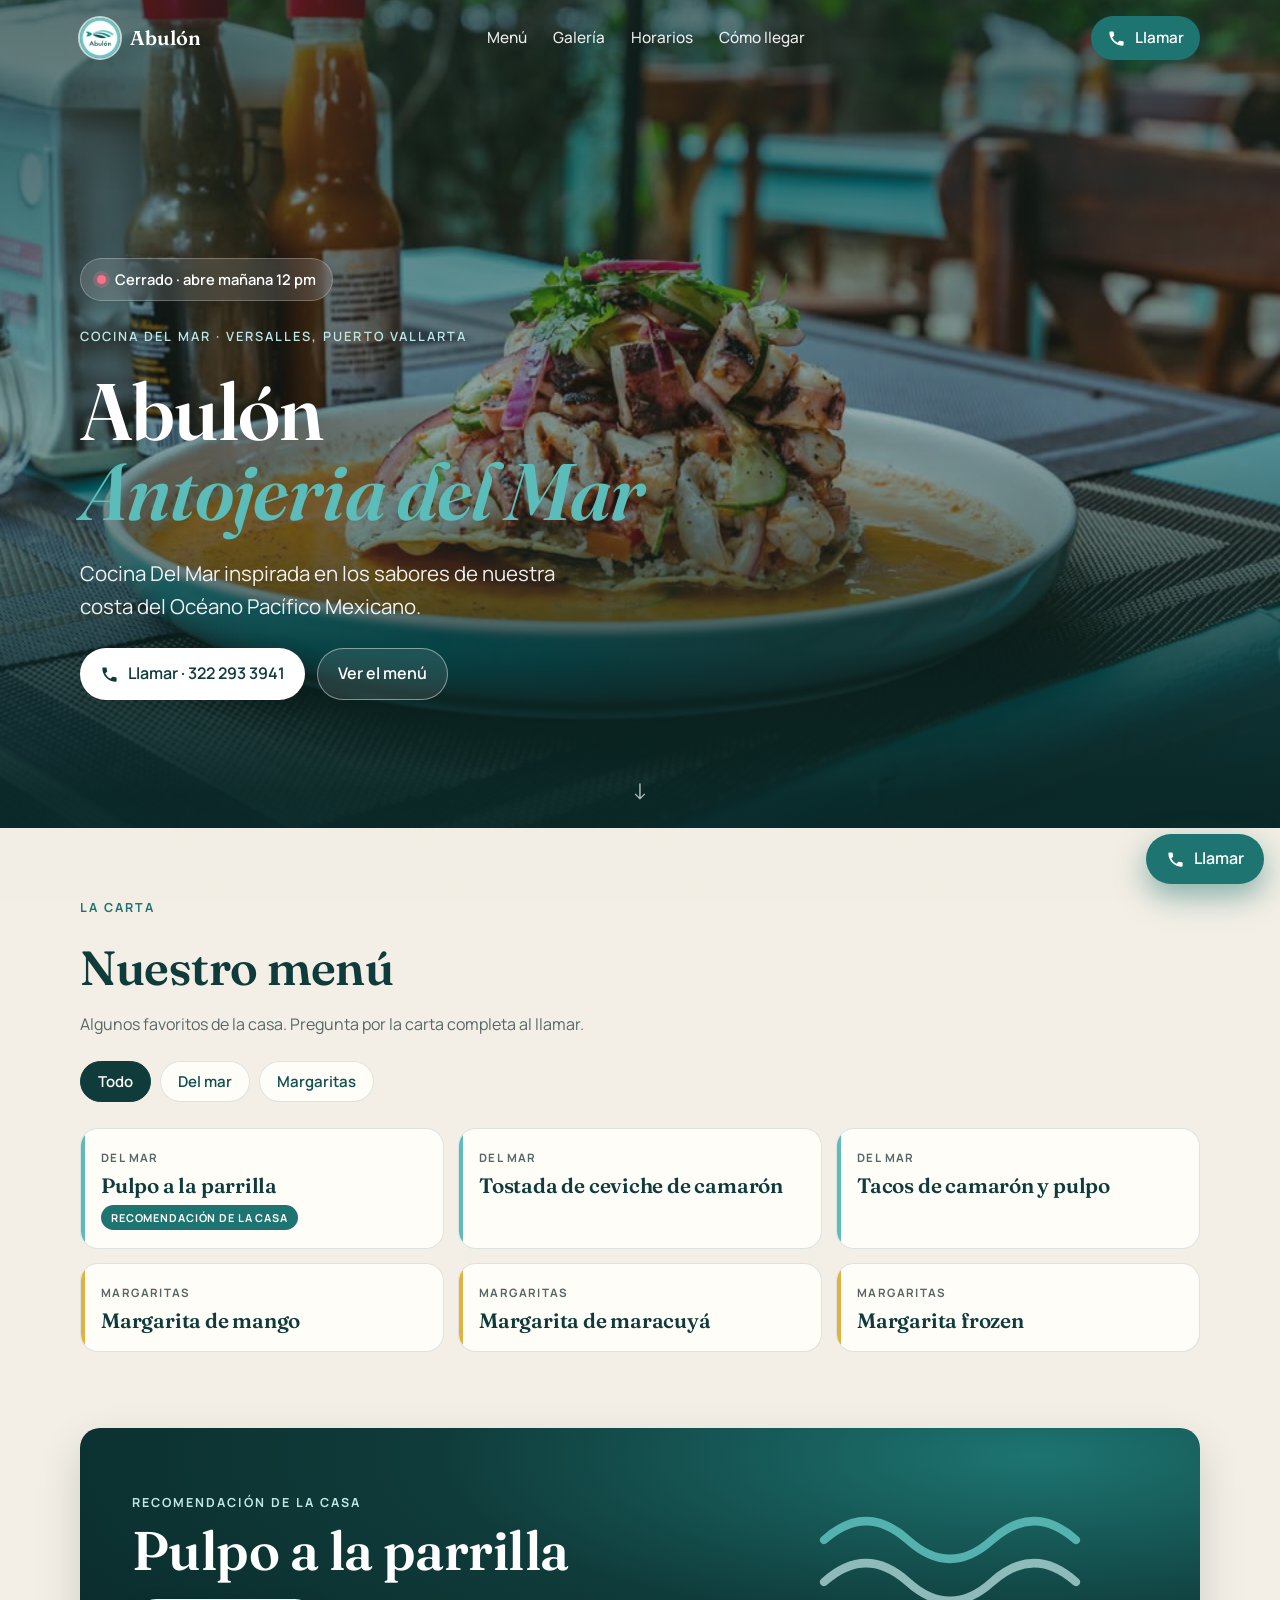
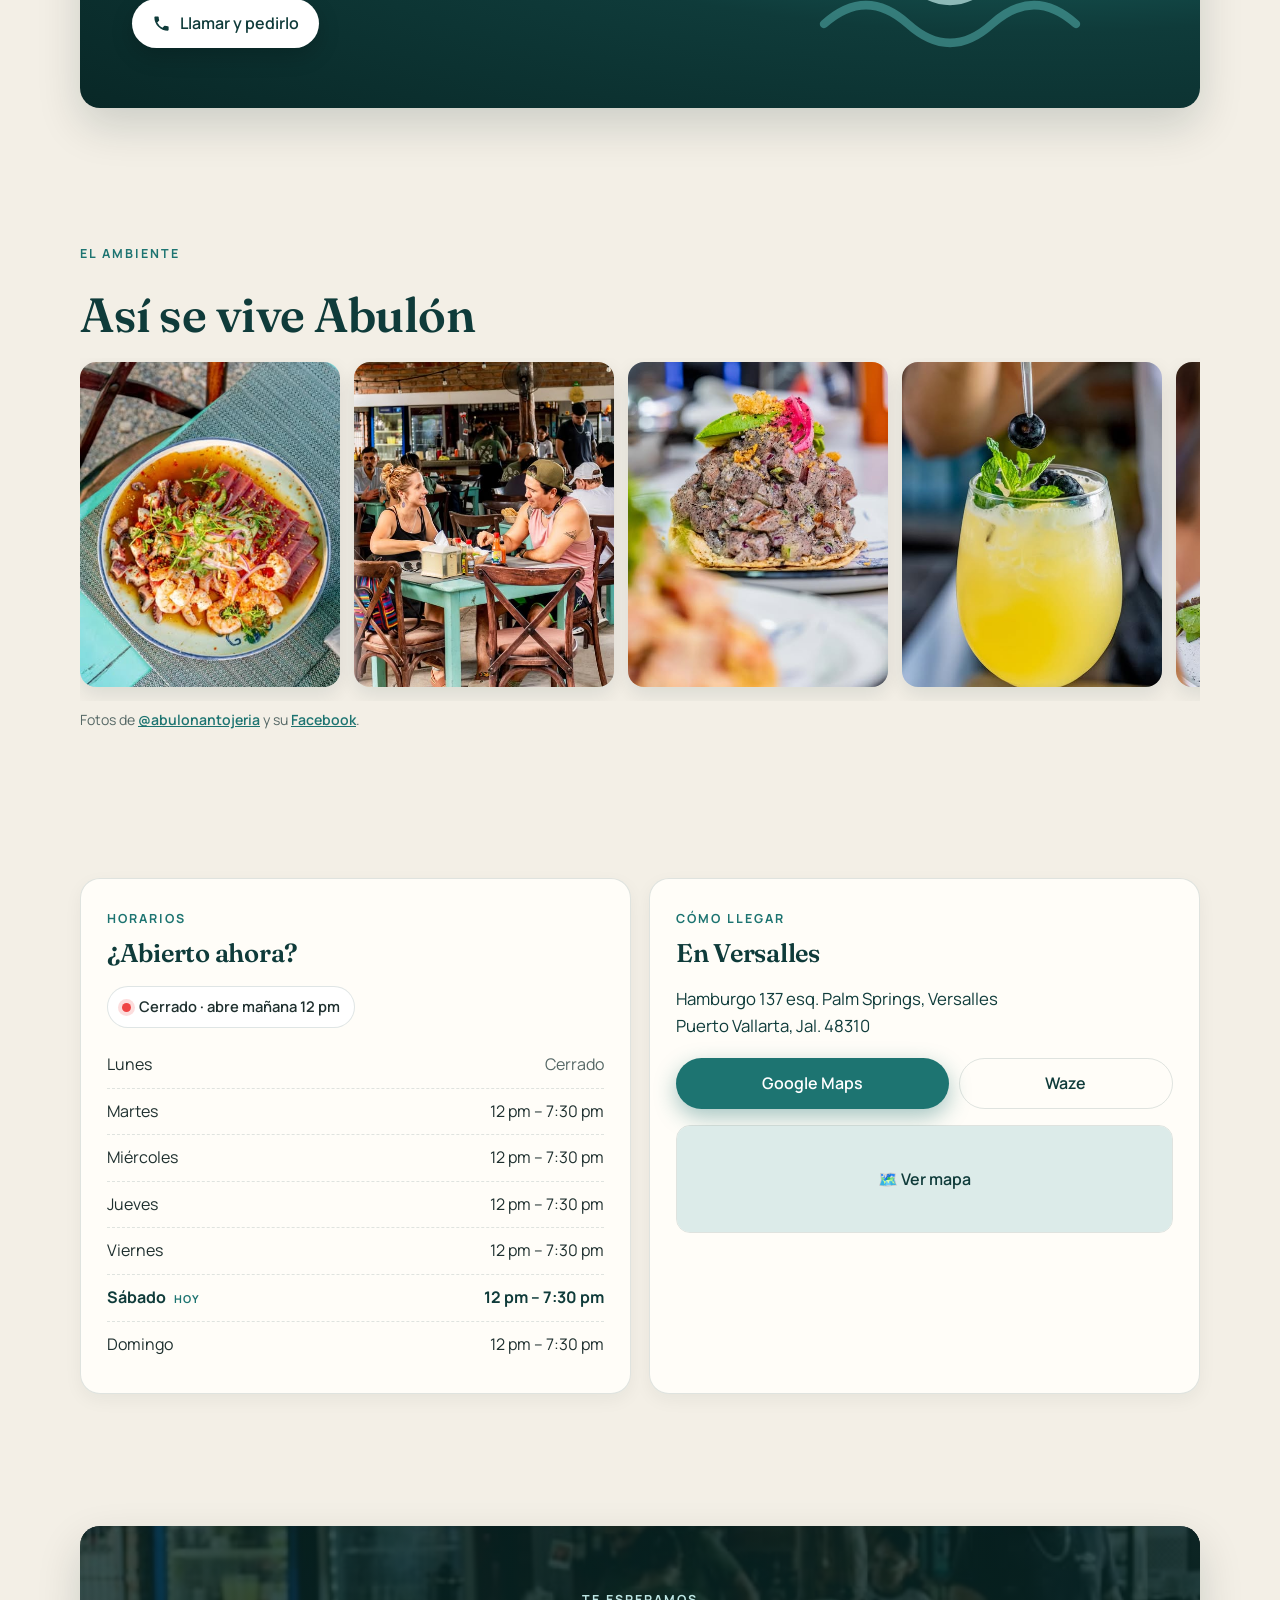
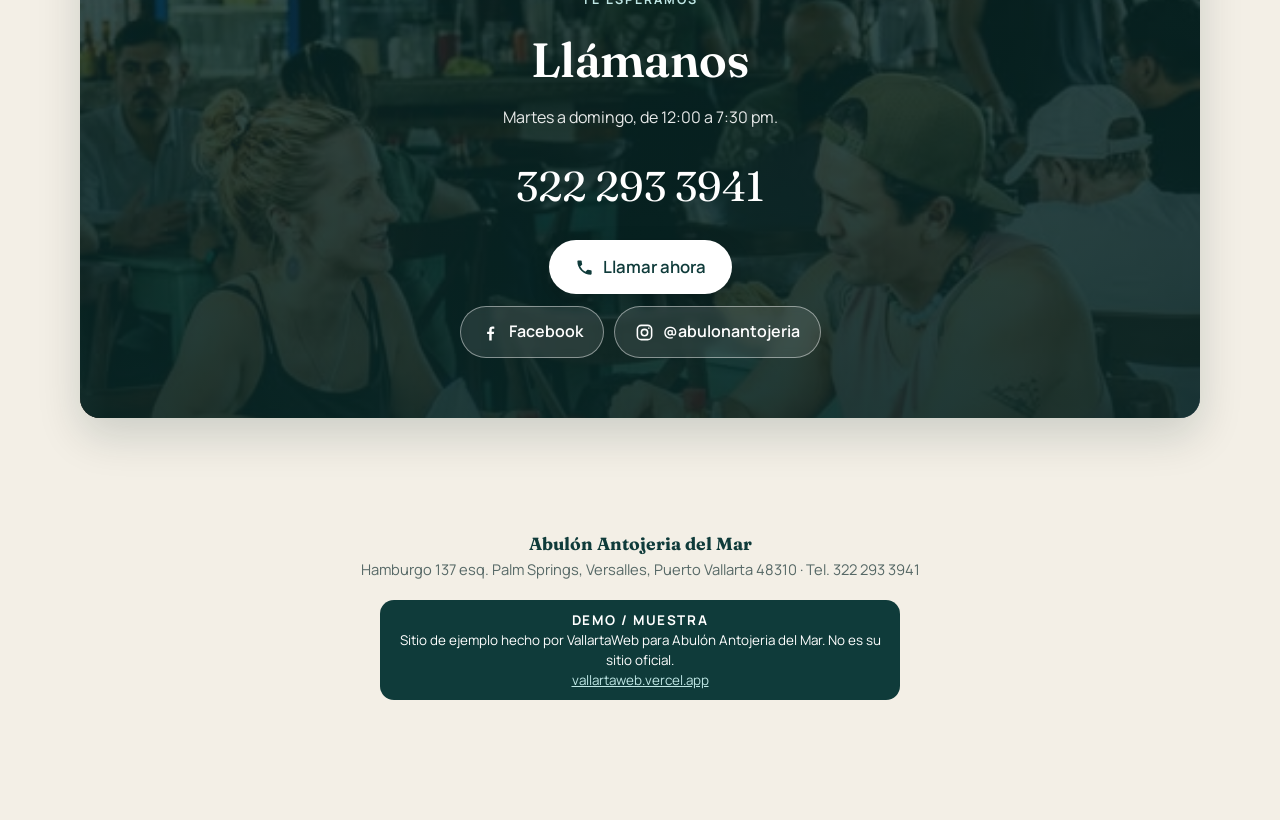
==== muestras/abulon/index.html @ b04852b8 "Muestra: Abulón Antojeria del Mar (datos y fotos reales, sin precios) Clon de la muestra Mar y Leña " ====
<!doctype html>
<html lang="es-MX">
<head>
<meta charset="utf-8">
<meta name="viewport" content="width=device-width, initial-scale=1">
<title>Abulón Antojeria del Mar · Cocina del mar en Puerto Vallarta</title>
<meta name="description" content="Cocina Del Mar inspirada en los sabores de nuestra costa del Océano Pacífico Mexicano. Hamburgo 137, Versalles, Puerto Vallarta.">
<meta name="theme-color" content="#0f3b3a">
<!-- Muestra para prospecto: que no la indexe Google (no compite con el negocio real) -->
<meta name="robots" content="noindex, nofollow">

<meta property="og:type" content="restaurant">
<meta property="og:title" content="Abulón Antojeria del Mar · Muestra de VallartaWeb">
<meta property="og:description" content="Cocina Del Mar inspirada en los sabores de nuestra costa del Océano Pacífico Mexicano.">
<meta property="og:image" content="/muestras/abulon/img/portada.jpg">
<meta property="og:locale" content="es_MX">

<link rel="icon" href="/muestras/abulon/img/logo.jpg">
<link rel="preload" as="image" href="/muestras/abulon/img/portada.jpg">

<link rel="preconnect" href="https://fonts.googleapis.com">
<link rel="preconnect" href="https://fonts.gstatic.com" crossorigin>
<link rel="stylesheet" href="https://fonts.googleapis.com/css2?family=Fraunces:ital,opsz,wght@0,9..144,400;0,9..144,500;0,9..144,600;1,9..144,500&family=Manrope:wght@400;500;600;700&display=swap">

<!-- SEO LOCAL → Google Maps -->
<script type="application/ld+json">
{
  "@context":"https://schema.org","@type":"Restaurant","name":"Abulón Antojeria del Mar",
  "description":"Cocina Del Mar inspirada en los sabores de nuestra costa del Océano Pacífico Mexicano",
  "servesCuisine":["Mariscos"],"telephone":"+523222933941",
  "address":{"@type":"PostalAddress","streetAddress":"Hamburgo 137 esq. Palm Springs, Versalles","addressLocality":"Puerto Vallarta","addressRegion":"Jalisco","postalCode":"48310","addressCountry":"MX"},
  "geo":{"@type":"GeoCoordinates","latitude":20.637207,"longitude":-105.226427},
  "openingHoursSpecification":[
    {"@type":"OpeningHoursSpecification","dayOfWeek":["Tuesday","Wednesday","Thursday","Friday","Saturday","Sunday"],"opens":"12:00","closes":"19:30"}
  ],
  "sameAs":["https://www.facebook.com/abulon.antojeria.delmar/","https://www.instagram.com/abulonantojeria/"]
}
</script>

<style>
  :root{
    /* paleta tomada de su logo (turquesa + verde mar profundo) */
    --ink:#0f3b3a;--ink-2:#14504e;--deep:#082625;
    --teal:#5bbcb9;--teal-d:#1d7471;--teal-l:#bfe7e5;
    --sand:#f3efe6;--cream:#fffdf8;--txt:#1f302f;--muted:#566866;
    --line:rgba(15,59,58,.13);--shadow:0 18px 44px rgba(8,38,37,.16);--radius:20px;
  }
  *{box-sizing:border-box}
  html{scroll-behavior:smooth}
  body{margin:0;font-family:"Manrope",system-ui,sans-serif;color:var(--txt);background:var(--sand);
    line-height:1.6;-webkit-font-smoothing:antialiased;overflow-x:hidden}
  img{max-width:100%;display:block}
  a{color:inherit}
  h1,h2,h3,.serif{font-family:"Fraunces",Georgia,serif;font-weight:600;letter-spacing:-.01em}
  .wrap{width:min(1120px,92vw);margin-inline:auto}

  body::before{content:"";position:fixed;inset:0;z-index:1;pointer-events:none;opacity:.035;
    background-image:url("data:image/svg+xml,%3Csvg xmlns='http://www.w3.org/2000/svg' width='120' height='120'%3E%3Cfilter id='n'%3E%3CfeTurbulence type='fractalNoise' baseFrequency='.9' numOctaves='2'/%3E%3C/filter%3E%3Crect width='100%25' height='100%25' filter='url(%23n)'/%3E%3C/svg%3E")}

  /* ---------- Botones ---------- */
  .btn{display:inline-flex;align-items:center;gap:9px;border:0;cursor:pointer;font-family:inherit;
    font-weight:600;font-size:1rem;text-decoration:none;padding:12px 20px;border-radius:999px;
    transition:transform .18s ease,box-shadow .18s ease,background .18s ease}
  .btn:hover{transform:translateY(-2px)}
  .btn:active{transform:translateY(0)}
  .btn svg{width:19px;height:19px;flex:0 0 auto}
  .btn-call{background:var(--teal-d);color:#fff;box-shadow:0 8px 22px rgba(29,116,113,.4)}
  .btn-call:hover{background:var(--ink-2)}
  .btn-light{background:#fff;color:var(--ink);box-shadow:0 8px 22px rgba(0,0,0,.18)}
  .btn-ghost{background:rgba(255,255,255,.1);color:#fff;border:1.5px solid rgba(255,255,255,.45);backdrop-filter:blur(4px)}
  .btn-outline{background:transparent;color:var(--ink);border:1.5px solid var(--line)}
  .btn-outline:hover{border-color:var(--teal-d)}

  /* ---------- Header ---------- */
  header.site{position:fixed;top:0;left:0;right:0;z-index:50;transition:background .3s ease,box-shadow .3s ease}
  .bar{display:flex;align-items:center;gap:14px;justify-content:space-between;padding:16px 0;transition:padding .3s}
  .brand{display:flex;align-items:center;gap:10px;font-family:"Fraunces",serif;font-weight:600;font-size:1.25rem;color:#fff;text-decoration:none;transition:color .3s;min-width:0}
  .brand img{width:40px;height:40px;border-radius:50%;flex:0 0 auto;box-shadow:0 0 0 2px rgba(255,255,255,.7)}
  .brand span{white-space:nowrap;overflow:hidden;text-overflow:ellipsis}
  .nav{display:none;gap:26px;font-size:.96rem;font-weight:500}
  .nav a{text-decoration:none;color:rgba(255,255,255,.9);transition:color .3s}
  .bar .btn{padding:10px 16px;font-size:.95rem;flex:0 0 auto}
  header.scrolled{background:rgba(243,239,230,.92);backdrop-filter:saturate(1.3) blur(12px);box-shadow:0 4px 20px rgba(8,38,37,.08)}
  header.scrolled .bar{padding:10px 0}
  header.scrolled .brand{color:var(--ink)}
  header.scrolled .brand img{box-shadow:none}
  header.scrolled .nav a{color:var(--ink-2)}
  header.scrolled .nav a:hover{color:var(--teal-d)}

  /* ---------- Hero ---------- */
  .hero{position:relative;min-height:92vh;display:flex;align-items:flex-end;overflow:hidden;color:#fff}
  .hero-bg{position:absolute;inset:0;z-index:0;background:#082625 url('/muestras/abulon/img/portada.jpg') center/cover no-repeat;
    animation:kenburns 24s ease-out both}
  .hero-bg::after{content:"";position:absolute;inset:0;background:
    linear-gradient(to top, rgba(8,38,37,.95) 4%, rgba(8,38,37,.35) 50%, rgba(8,38,37,.62) 100%)}
  @keyframes kenburns{from{transform:scale(1.12)}to{transform:scale(1)}}
  .hero-inner{position:relative;z-index:2;padding:0 0 62px;width:min(1120px,92vw);margin:0 auto}
  .eyebrow{display:inline-flex;align-items:center;gap:9px;font-size:.8rem;
    letter-spacing:.16em;text-transform:uppercase;font-weight:600;color:var(--teal-l)}
  h1{font-size:clamp(2.6rem,9vw,5rem);line-height:1;margin:.28em 0 .32em;color:#fff}
  h1 em{font-style:italic;color:var(--teal)}
  .hero .lede{font-size:clamp(1.05rem,2.6vw,1.28rem);color:rgba(255,255,255,.92);max-width:44ch;font-weight:400}
  .hero-cta{display:flex;flex-wrap:wrap;gap:12px;margin-top:26px}
  .glass-status{display:inline-flex;align-items:center;gap:9px;padding:9px 16px;border-radius:999px;
    font-size:.92rem;font-weight:600;background:rgba(255,255,255,.14);backdrop-filter:blur(8px);
    border:1px solid rgba(255,255,255,.25);color:#fff;margin-bottom:22px}
  .dot{width:9px;height:9px;border-radius:50%;background:#bbb}
  .glass-status.open .dot{background:#4ade80;box-shadow:0 0 0 4px rgba(74,222,128,.25)}
  .glass-status.closed .dot{background:#fb7185;box-shadow:0 0 0 4px rgba(251,113,133,.25)}
  .scrollcue{position:absolute;left:50%;bottom:20px;transform:translateX(-50%);z-index:2;color:rgba(255,255,255,.7);font-size:1.4rem;animation:bob 2s ease-in-out infinite}
  @keyframes bob{0%,100%{transform:translate(-50%,0)}50%{transform:translate(-50%,8px)}}

  /* ---------- Reveal on scroll ---------- */
  .reveal{opacity:0;transform:translateY(26px);transition:opacity .7s ease,transform .7s cubic-bezier(.2,.7,.2,1)}
  .reveal.in{opacity:1;transform:none}
  .reveal.d1{transition-delay:.08s}

  /* ---------- Secciones ---------- */
  main{position:relative;z-index:2}
  section{padding:66px 0}
  .kicker{font-size:.78rem;letter-spacing:.16em;text-transform:uppercase;color:var(--teal-d);font-weight:700}
  h2{font-size:clamp(2rem,5.5vw,3rem);color:var(--ink);margin:.22em 0 .1em}
  .sec-lede{color:var(--muted);max-width:52ch;margin:.3em 0 0}

  /* Menú (sin precios ni descripciones: solo lo confirmado) */
  .filters{display:flex;gap:9px;flex-wrap:wrap;margin:24px 0 26px}
  .chip{font-family:inherit;font-weight:600;font-size:.94rem;border:1.5px solid var(--line);background:var(--cream);
    color:var(--ink-2);padding:9px 17px;border-radius:999px;cursor:pointer;white-space:nowrap;transition:.18s}
  .chip:hover{border-color:var(--teal)}
  .chip[aria-pressed="true"]{background:var(--ink);color:#fff;border-color:var(--ink)}
  .menu{display:grid;gap:14px}
  @media(min-width:620px){.menu{grid-template-columns:1fr 1fr}}
  @media(min-width:960px){.menu{grid-template-columns:1fr 1fr 1fr}}
  .dish{background:var(--cream);border:1px solid var(--line);border-radius:18px;padding:20px 20px 18px;
    display:flex;flex-direction:column;gap:6px;transition:transform .2s ease,box-shadow .2s ease;position:relative;overflow:hidden}
  .dish::before{content:"";position:absolute;left:0;top:0;bottom:0;width:4px;background:var(--teal)}
  .dish.drink::before{background:#e2b23f}
  .dish:hover{transform:translateY(-3px);box-shadow:var(--shadow)}
  .dish .cat{font-size:.72rem;letter-spacing:.12em;text-transform:uppercase;font-weight:700;color:var(--muted)}
  .dish h3{margin:0;font-size:1.3rem;color:var(--ink);line-height:1.2}
  .dish .badge{align-self:flex-start;font-size:.68rem;letter-spacing:.08em;text-transform:uppercase;font-weight:700;
    color:#fff;background:var(--teal-d);padding:4px 10px;border-radius:999px}
  .menu-note{color:var(--muted);font-size:.92rem;margin:18px 0 0}

  /* Recomendación de la casa (sin foto: no hay foto verificada del platillo) */
  .special{position:relative;border-radius:var(--radius);overflow:hidden;box-shadow:var(--shadow);
    background:radial-gradient(120% 140% at 85% 10%, #1d7471 0%, #0f3b3a 45%, #082625 100%);color:#fff;
    padding:46px 32px;display:grid;gap:24px;align-items:center}
  @media(min-width:760px){.special{grid-template-columns:1.2fr .8fr;padding:56px 52px}}
  .special .kicker{color:var(--teal-l)}
  .special h3{font-size:clamp(2.2rem,6vw,3.4rem);margin:.15em 0 .35em;color:#fff;line-height:1.05}
  .special .waves{width:100%;max-width:170px;justify-self:start;opacity:.9}
  @media(min-width:760px){.special .waves{max-width:280px;justify-self:center}}

  /* Galería */
  .gallery{display:flex;gap:14px;overflow-x:auto;padding:4px 0 14px;scroll-snap-type:x mandatory;-webkit-overflow-scrolling:touch}
  .gallery img{flex:0 0 auto;width:min(66vw,260px);height:325px;object-fit:cover;border-radius:16px;scroll-snap-align:start;box-shadow:0 8px 20px rgba(8,38,37,.1);background:#d9e6e4}
  .credit{font-size:.88rem;color:var(--muted);margin-top:8px}
  .credit a{color:var(--teal-d);font-weight:600}

  /* Info */
  .info{display:grid;gap:18px}
  @media(min-width:760px){.info{grid-template-columns:1fr 1fr}}
  .card{background:var(--cream);border:1px solid var(--line);border-radius:var(--radius);padding:26px;box-shadow:0 6px 18px rgba(8,38,37,.05)}
  .hours{list-style:none;margin:14px 0 0;padding:0}
  .hours li{display:flex;justify-content:space-between;padding:10px 0;border-bottom:1px dashed var(--line);font-size:1rem}
  .hours li:last-child{border-bottom:0}
  .hours li.off span:last-child{color:var(--muted)}
  .hours li.today{font-weight:700;color:var(--ink)}
  .hours li.today span:first-child::after{content:"hoy";font-size:.68rem;letter-spacing:.08em;text-transform:uppercase;color:var(--teal-d);margin-left:8px}
  .mini-status{display:inline-flex;align-items:center;gap:8px;padding:8px 14px;border-radius:999px;font-weight:600;font-size:.92rem;background:#fff;border:1px solid var(--line);margin-top:10px}
  .mini-status.open .dot{background:#22c55e;box-shadow:0 0 0 4px rgba(34,197,94,.18)}
  .mini-status.closed .dot{background:#ef4444;box-shadow:0 0 0 4px rgba(239,68,68,.18)}
  .addr{font-size:1.05rem;color:var(--ink);margin:12px 0 18px}
  .map-actions{display:flex;gap:10px;flex-wrap:wrap}
  .map-actions .btn{flex:1 1 auto;justify-content:center}
  .mapbox{margin-top:16px;border-radius:14px;overflow:hidden;border:1px solid var(--line)}
  .mapbox button.loadmap{width:100%;border:0;background:#dcebe9;color:var(--ink);font-family:inherit;font-weight:600;padding:42px 16px;cursor:pointer;font-size:1rem}
  .mapbox iframe{width:100%;height:280px;border:0;display:block}

  /* Banda de contacto */
  .reserve{position:relative;border-radius:var(--radius);overflow:hidden;color:#fff;text-align:center;padding:60px 26px;box-shadow:var(--shadow)}
  .reserve .bg{position:absolute;inset:0;z-index:0;background:#082625 url('/muestras/abulon/img/salon.jpg') center 30%/cover no-repeat}
  .reserve .bg::after{content:"";position:absolute;inset:0;background:linear-gradient(rgba(8,38,37,.8),rgba(8,38,37,.9))}
  .reserve .in{position:relative;z-index:1}
  .reserve h2{color:#fff}
  .reserve p{color:rgba(255,255,255,.9);max-width:46ch;margin:.4em auto 22px}
  .reserve .tel{display:block;font-family:"Fraunces",serif;font-size:clamp(1.8rem,6vw,2.6rem);color:#fff;text-decoration:none;margin:0 0 20px}
  .social{display:flex;gap:10px;justify-content:center;flex-wrap:wrap;margin-top:12px}

  footer{position:relative;z-index:2;padding:46px 0 120px;color:var(--muted);font-size:.92rem;text-align:center;background:var(--sand)}
  footer .demo{display:inline-block;margin-top:18px;font-size:.84rem;background:var(--ink);color:#fff;padding:10px 18px;border-radius:14px;line-height:1.5;max-width:520px}
  footer .demo b{letter-spacing:.12em}
  footer .demo a{color:var(--teal-l)}

  .fab{position:fixed;right:16px;bottom:16px;z-index:60;box-shadow:0 12px 30px rgba(29,116,113,.5)}

  @media(min-width:880px){.nav{display:flex}}
  @media(max-width:420px){.brand{font-size:1.05rem}.bar .btn .lbl{display:none}}
  @media (prefers-reduced-motion: reduce){
    html{scroll-behavior:auto}
    *,*::before{animation:none!important;transition:none!important}
    .reveal{opacity:1;transform:none}
    .hero-bg{transform:none}
  }
</style>
</head>
<body>

<header class="site" id="hdr">
  <div class="wrap bar">
    <a class="brand" href="#"><img src="/muestras/abulon/img/logo.jpg" alt="Logo de Abulón" width="40" height="40"><span>Abulón</span></a>
    <nav class="nav">
      <a href="#menu">Menú</a><a href="#galeria">Galería</a><a href="#horarios">Horarios</a><a href="#llegar">Cómo llegar</a>
    </nav>
    <a class="btn btn-call" href="tel:+523222933941" aria-label="Llamar al 322 293 3941">
      <svg viewBox="0 0 24 24" fill="currentColor" aria-hidden="true"><path d="M6.6 10.8a15.1 15.1 0 006.6 6.6l2.2-2.2a1 1 0 011-.25 11.4 11.4 0 003.6.57 1 1 0 011 1V20a1 1 0 01-1 1A17 17 0 013 4a1 1 0 011-1h3.5a1 1 0 011 1c0 1.25.2 2.45.57 3.57a1 1 0 01-.25 1z"/></svg>
      <span class="lbl">Llamar</span>
    </a>
  </div>
</header>

<main>
  <!-- HERO -->
  <section class="hero">
    <div class="hero-bg" role="img" aria-label="Platillo de Abulón Antojeria del Mar"></div>
    <div class="hero-inner">
      <span class="glass-status" id="statusHero"><span class="dot"></span><span class="label">Revisando horario…</span></span>
      <div>
        <span class="eyebrow">Cocina del mar · Versalles, Puerto Vallarta</span>
        <h1>Abulón<br><em>Antojeria del Mar</em></h1>
        <p class="lede">Cocina Del Mar inspirada en los sabores de nuestra costa del Océano Pacífico Mexicano.</p>
        <div class="hero-cta">
          <a class="btn btn-light" href="tel:+523222933941">
            <svg viewBox="0 0 24 24" fill="currentColor" aria-hidden="true"><path d="M6.6 10.8a15.1 15.1 0 006.6 6.6l2.2-2.2a1 1 0 011-.25 11.4 11.4 0 003.6.57 1 1 0 011 1V20a1 1 0 01-1 1A17 17 0 013 4a1 1 0 011-1h3.5a1 1 0 011 1c0 1.25.2 2.45.57 3.57a1 1 0 01-.25 1z"/></svg>
            Llamar · 322 293 3941
          </a>
          <a class="btn btn-ghost" href="#menu">Ver el menú</a>
        </div>
      </div>
    </div>
    <div class="scrollcue" aria-hidden="true">↓</div>
  </section>

  <!-- MENÚ -->
  <section id="menu" class="wrap">
    <div class="reveal"><span class="kicker">La carta</span><h2>Nuestro menú</h2>
    <p class="sec-lede">Algunos favoritos de la casa. Pregunta por la carta completa al llamar.</p></div>
    <div class="filters reveal" role="group" aria-label="Filtrar menú">
      <button class="chip" data-cat="all" aria-pressed="true">Todo</button>
      <button class="chip" data-cat="mar" aria-pressed="false">Del mar</button>
      <button class="chip" data-cat="bebidas" aria-pressed="false">Margaritas</button>
    </div>
    <div class="menu" id="menuGrid"></div>
  </section>

  <!-- RECOMENDACIÓN DE LA CASA -->
  <section class="wrap" style="padding-top:10px">
    <div class="special reveal">
      <div>
        <span class="kicker">Recomendación de la casa</span>
        <h3>Pulpo a la parrilla</h3>
        <a class="btn btn-light" href="tel:+523222933941">
          <svg viewBox="0 0 24 24" fill="currentColor" aria-hidden="true"><path d="M6.6 10.8a15.1 15.1 0 006.6 6.6l2.2-2.2a1 1 0 011-.25 11.4 11.4 0 003.6.57 1 1 0 011 1V20a1 1 0 01-1 1A17 17 0 013 4a1 1 0 011-1h3.5a1 1 0 011 1c0 1.25.2 2.45.57 3.57a1 1 0 01-.25 1z"/></svg>
          Llamar y pedirlo
        </a>
      </div>
      <svg class="waves" viewBox="0 0 200 120" aria-hidden="true" fill="none" stroke-linecap="round">
        <path d="M10 40c20-18 40-18 60 0s40 18 60 0 40-18 60 0" stroke="#5bbcb9" stroke-width="6"/>
        <path d="M10 70c20-18 40-18 60 0s40 18 60 0 40-18 60 0" stroke="#bfe7e5" stroke-width="6" opacity=".8"/>
        <path d="M10 100c20-18 40-18 60 0s40 18 60 0 40-18 60 0" stroke="#5bbcb9" stroke-width="6" opacity=".55"/>
      </svg>
    </div>
  </section>

  <!-- GALERÍA -->
  <section id="galeria" class="wrap">
    <div class="reveal"><span class="kicker">El ambiente</span><h2>Así se vive Abulón</h2></div>
    <div class="gallery reveal" id="gallery"></div>
    <p class="credit">Fotos de <a href="https://www.instagram.com/abulonantojeria/" target="_blank" rel="noopener">@abulonantojeria</a> y su <a href="https://www.facebook.com/abulon.antojeria.delmar/" target="_blank" rel="noopener">Facebook</a>.</p>
  </section>

  <!-- HORARIOS + CÓMO LLEGAR -->
  <section class="wrap">
    <div class="info">
      <div class="card reveal" id="horarios">
        <span class="kicker">Horarios</span>
        <h2 style="font-size:1.6rem;margin:.1em 0">¿Abierto ahora?</h2>
        <div><span class="mini-status" id="statusHours"><span class="dot"></span><span class="label">…</span></span></div>
        <ul class="hours" id="hoursList"></ul>
      </div>
      <div class="card reveal d1" id="llegar">
        <span class="kicker">Cómo llegar</span>
        <h2 style="font-size:1.6rem;margin:.1em 0 .3em">En Versalles</h2>
        <p class="addr">Hamburgo 137 esq. Palm Springs, Versalles<br>Puerto Vallarta, Jal. 48310</p>
        <div class="map-actions">
          <a class="btn btn-call" target="_blank" rel="noopener" href="https://www.google.com/maps/dir/?api=1&amp;destination=20.637207,-105.226427">Google Maps</a>
          <a class="btn btn-outline" target="_blank" rel="noopener" href="https://waze.com/ul?ll=20.637207,-105.226427&amp;navigate=yes">Waze</a>
        </div>
        <div class="mapbox"><button class="loadmap" id="loadMap">🗺️ Ver mapa</button></div>
      </div>
    </div>
  </section>

  <!-- CONTACTO -->
  <section id="contacto" class="wrap">
    <div class="reserve reveal">
      <div class="bg"></div>
      <div class="in">
        <span class="kicker" style="color:var(--teal-l)">Te esperamos</span>
        <h2>Llámanos</h2>
        <p>Martes a domingo, de 12:00 a 7:30 pm.</p>
        <a class="tel" href="tel:+523222933941">322 293 3941</a>
        <a class="btn btn-light" href="tel:+523222933941" style="font-size:1.05rem;padding:14px 26px">
          <svg viewBox="0 0 24 24" fill="currentColor" aria-hidden="true"><path d="M6.6 10.8a15.1 15.1 0 006.6 6.6l2.2-2.2a1 1 0 011-.25 11.4 11.4 0 003.6.57 1 1 0 011 1V20a1 1 0 01-1 1A17 17 0 013 4a1 1 0 011-1h3.5a1 1 0 011 1c0 1.25.2 2.45.57 3.57a1 1 0 01-.25 1z"/></svg>
          Llamar ahora
        </a>
        <div class="social">
          <a class="btn btn-ghost" href="https://www.facebook.com/abulon.antojeria.delmar/" target="_blank" rel="noopener">
            <svg viewBox="0 0 24 24" fill="currentColor" aria-hidden="true"><path d="M13.5 22v-8h2.7l.4-3.1h-3.1V8.9c0-.9.3-1.5 1.6-1.5h1.7V4.6c-.3 0-1.3-.1-2.4-.1-2.4 0-4 1.5-4 4.1v2.3H7.7V14h2.7v8z"/></svg>
            Facebook
          </a>
          <a class="btn btn-ghost" href="https://www.instagram.com/abulonantojeria/" target="_blank" rel="noopener">
            <svg viewBox="0 0 24 24" fill="none" stroke="currentColor" stroke-width="2" aria-hidden="true"><rect x="3" y="3" width="18" height="18" rx="5"/><circle cx="12" cy="12" r="4"/><circle cx="17.5" cy="6.5" r="1" fill="currentColor" stroke="none"/></svg>
            @abulonantojeria
          </a>
        </div>
      </div>
    </div>
  </section>
</main>

<footer>
  <div class="wrap">
    <strong style="color:var(--ink);font-family:'Fraunces',serif;font-size:1.1rem">Abulón Antojeria del Mar</strong><br>
    Hamburgo 137 esq. Palm Springs, Versalles, Puerto Vallarta 48310 · Tel. 322 293 3941
    <br><span class="demo"><b>DEMO / MUESTRA</b><br>Sitio de ejemplo hecho por VallartaWeb para Abulón Antojeria del Mar. No es su sitio oficial.<br><a href="https://vallartaweb.vercel.app/">vallartaweb.vercel.app</a></span>
  </div>
</footer>

<a class="btn btn-call fab" href="tel:+523222933941" aria-label="Llamar al 322 293 3941">
  <svg viewBox="0 0 24 24" fill="currentColor" aria-hidden="true"><path d="M6.6 10.8a15.1 15.1 0 006.6 6.6l2.2-2.2a1 1 0 011-.25 11.4 11.4 0 003.6.57 1 1 0 011 1V20a1 1 0 01-1 1A17 17 0 013 4a1 1 0 011-1h3.5a1 1 0 011 1c0 1.25.2 2.45.57 3.57a1 1 0 01-.25 1z"/></svg>
  Llamar
</a>

<script>
(function(){
  "use strict";
  var IMG="/muestras/abulon/img/";

  // ---------- Menú (solo nombres confirmados; sin precios ni descripciones) ----------
  var DISHES=[
    {cat:"mar",name:"Pulpo a la parrilla",tag:"Recomendación de la casa"},
    {cat:"mar",name:"Tostada de ceviche de camarón"},
    {cat:"mar",name:"Tacos de camarón y pulpo"},
    {cat:"bebidas",name:"Margarita de mango"},
    {cat:"bebidas",name:"Margarita de maracuyá"},
    {cat:"bebidas",name:"Margarita frozen"}
  ];
  var CATS={mar:"Del mar",bebidas:"Margaritas"};
  function render(cat){
    var g=document.getElementById("menuGrid");g.innerHTML="";
    DISHES.forEach(function(d){
      if(cat!=="all"&&d.cat!==cat)return;
      var el=document.createElement("article");el.className="dish"+(d.cat==="bebidas"?" drink":"");
      el.innerHTML='<span class="cat">'+CATS[d.cat]+'</span><h3>'+d.name+'</h3>'+(d.tag?'<span class="badge">'+d.tag+'</span>':'');
      g.appendChild(el);
    });
  }
  render("all");
  var chips=document.querySelectorAll(".chip");
  chips.forEach(function(c){c.addEventListener("click",function(){
    chips.forEach(function(x){x.setAttribute("aria-pressed","false");});
    c.setAttribute("aria-pressed","true");render(c.dataset.cat);
  });});

  // ---------- Galería (fotos de su Instagram) ----------
  var GAL=[["aguachile","Platillo de mariscos de Abulón"],["salon","El salón de Abulón"],["tostada","Tostada de Abulón"],
           ["bebida","Bebida de Abulón"],["salmon_bebida","Platillo y bebida de Abulón"],["chef","Equipo de Abulón"],["mesa","Clientes en Abulón"]];
  var gal=document.getElementById("gallery");
  GAL.forEach(function(p){var im=document.createElement("img");im.loading="lazy";im.decoding="async";im.alt=p[1];im.src=IMG+p[0]+".jpg";gal.appendChild(im);});

  // ---------- Horarios (según su Facebook) · hora de Puerto Vallarta ----------
  // minutos desde medianoche; null = cerrado
  var SCHED={0:[720,1170],1:null,2:[720,1170],3:[720,1170],4:[720,1170],5:[720,1170],6:[720,1170]};
  var DAYS=["domingo","lunes","martes","miércoles","jueves","viernes","sábado"];
  function nowPV(){
    try{
      var p={};new Intl.DateTimeFormat("en-US",{timeZone:"America/Mexico_City",weekday:"short",hour:"2-digit",minute:"2-digit",hourCycle:"h23"})
        .formatToParts(new Date()).forEach(function(x){p[x.type]=x.value;});
      return{d:["Sun","Mon","Tue","Wed","Thu","Fri","Sat"].indexOf(p.weekday),m:parseInt(p.hour,10)*60+parseInt(p.minute,10)};
    }catch(e){var n=new Date();return{d:n.getDay(),m:n.getHours()*60+n.getMinutes()};}
  }
  function fmt(m){var h=Math.floor(m/60),mm=m%60,ap=h<12?"am":"pm",hh=h%12||12;return hh+(mm?":"+("0"+mm).slice(-2):"")+" "+ap;}
  var NOW=nowPV();
  function paint(w){
    var s=SCHED[NOW.d],l=w.querySelector(".label");w.classList.remove("open","closed");
    if(s&&NOW.m>=s[0]&&NOW.m<s[1]){w.classList.add("open");l.textContent="Abierto ahora · cierra "+fmt(s[1]);return;}
    w.classList.add("closed");
    if(s&&NOW.m<s[0]){l.textContent="Cerrado · abre hoy "+fmt(s[0]);return;}
    for(var i=1;i<=7;i++){var nd=(NOW.d+i)%7;if(SCHED[nd]){l.textContent="Cerrado · abre "+(i===1?"mañana":DAYS[nd])+" "+fmt(SCHED[nd][0]);return;}}
  }
  paint(document.getElementById("statusHero"));
  paint(document.getElementById("statusHours"));
  var ROWS=[[1,"Lunes"],[2,"Martes"],[3,"Miércoles"],[4,"Jueves"],[5,"Viernes"],[6,"Sábado"],[0,"Domingo"]],hl=document.getElementById("hoursList");
  ROWS.forEach(function(r){var s=SCHED[r[0]],li=document.createElement("li");
    li.className=(r[0]===NOW.d?"today ":"")+(s?"":"off");
    li.innerHTML="<span>"+r[1]+"</span><span>"+(s?fmt(s[0])+" – "+fmt(s[1]):"Cerrado")+"</span>";hl.appendChild(li);});

  // ---------- Mapa diferido ----------
  document.getElementById("loadMap").addEventListener("click",function(){
    this.parentNode.innerHTML='<iframe loading="lazy" title="Mapa de Abulón Antojeria del Mar" src="https://www.google.com/maps?q=20.637207,-105.226427&z=17&output=embed"></iframe>';
  });

  // ---------- Header sólido al bajar ----------
  var hdr=document.getElementById("hdr");
  function onScroll(){ hdr.classList.toggle("scrolled", window.scrollY > window.innerHeight*0.75); }
  onScroll(); window.addEventListener("scroll", onScroll, {passive:true});

  // ---------- Reveal on scroll ----------
  var reveals=document.querySelectorAll(".reveal");
  if("IntersectionObserver" in window){
    var io=new IntersectionObserver(function(ents){
      ents.forEach(function(e){ if(e.isIntersecting){ e.target.classList.add("in"); io.unobserve(e.target); } });
    },{threshold:.12});
    reveals.forEach(function(r){io.observe(r);});
  }else{ reveals.forEach(function(r){r.classList.add("in");}); }
})();
</script>
</body>
</html>
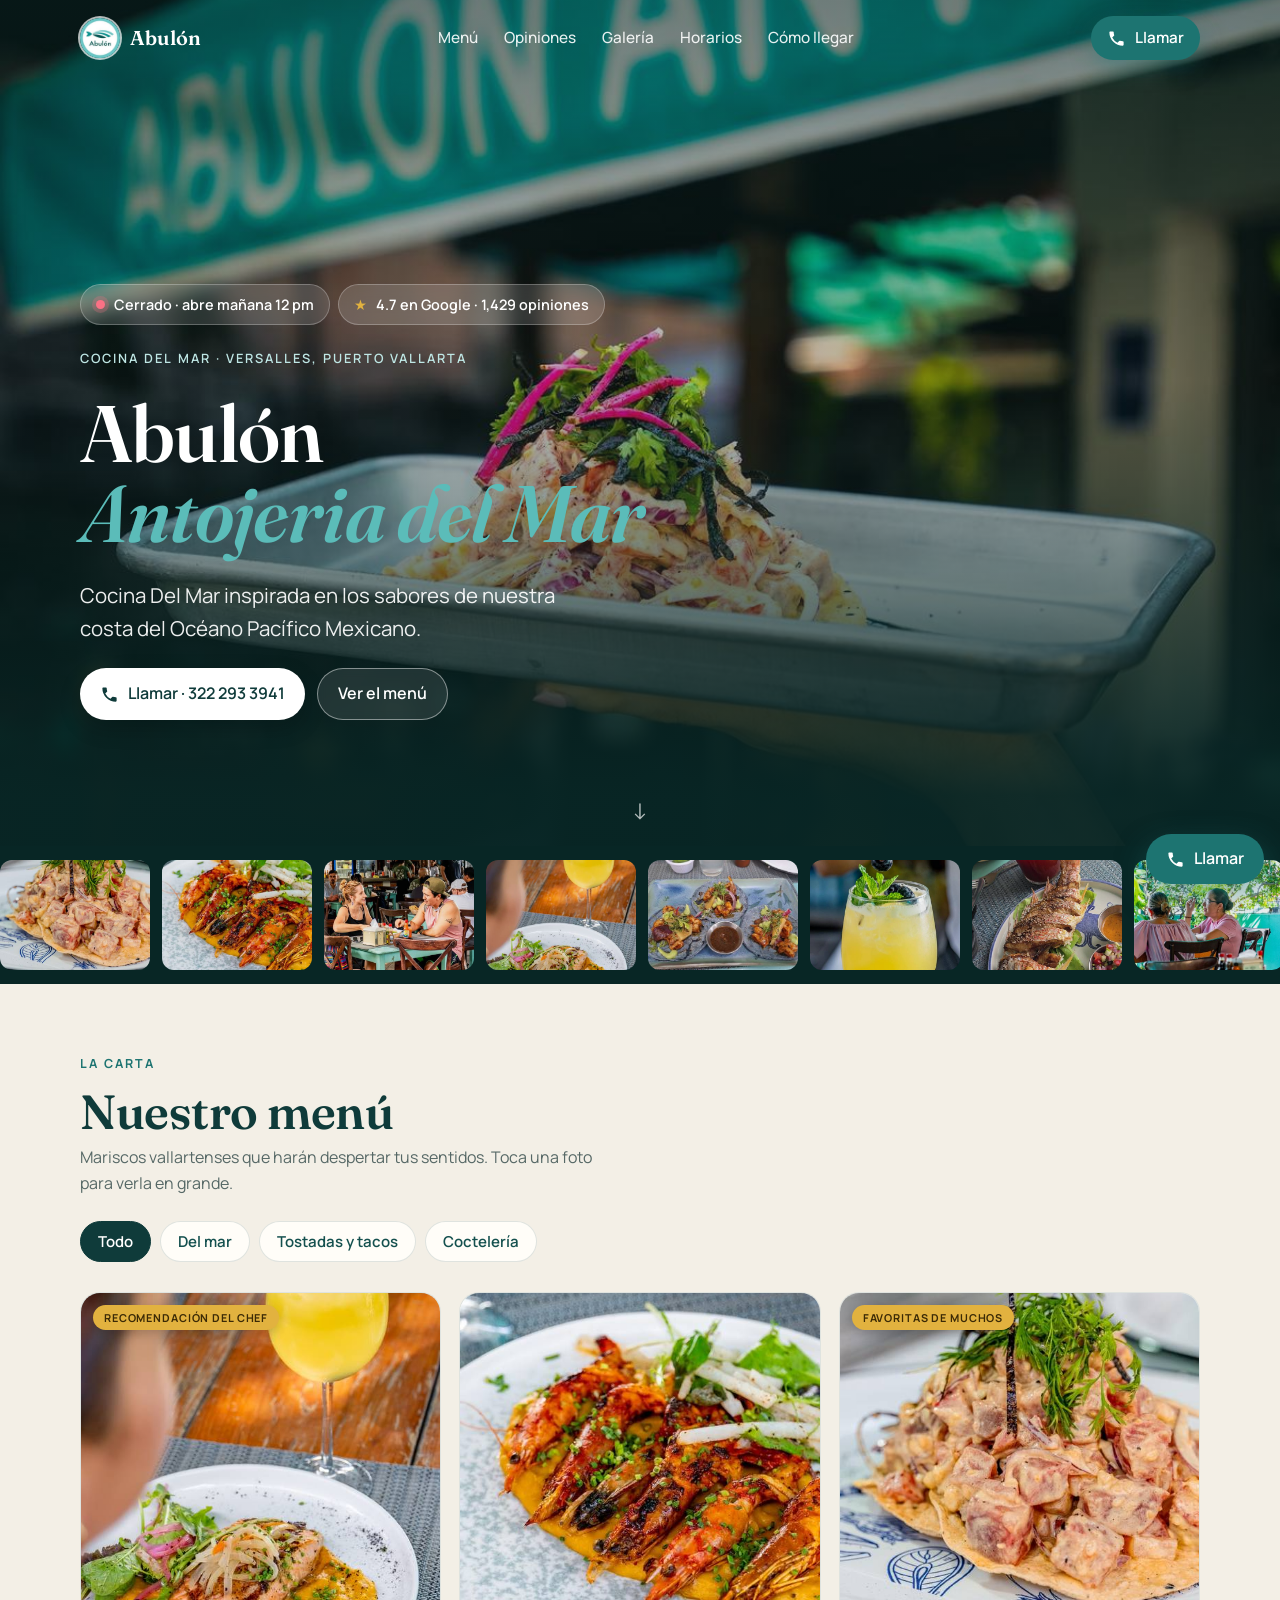
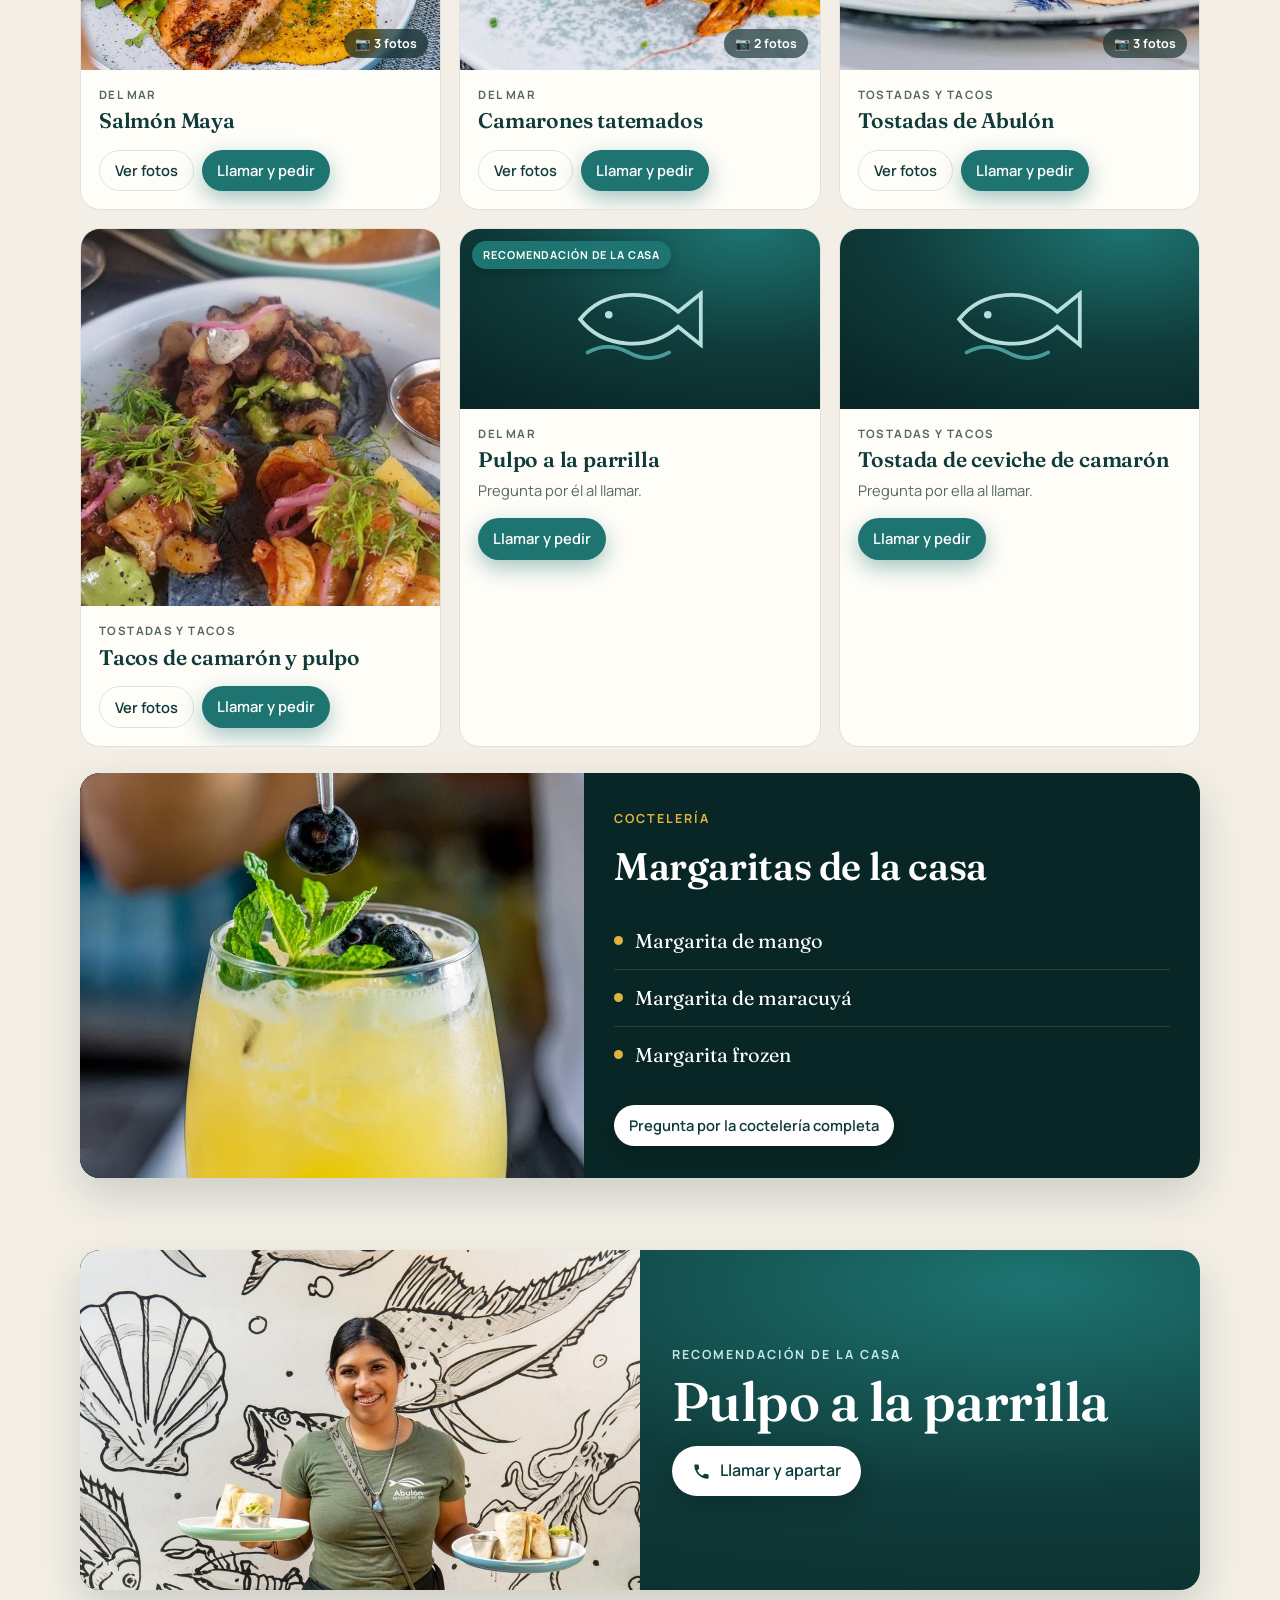
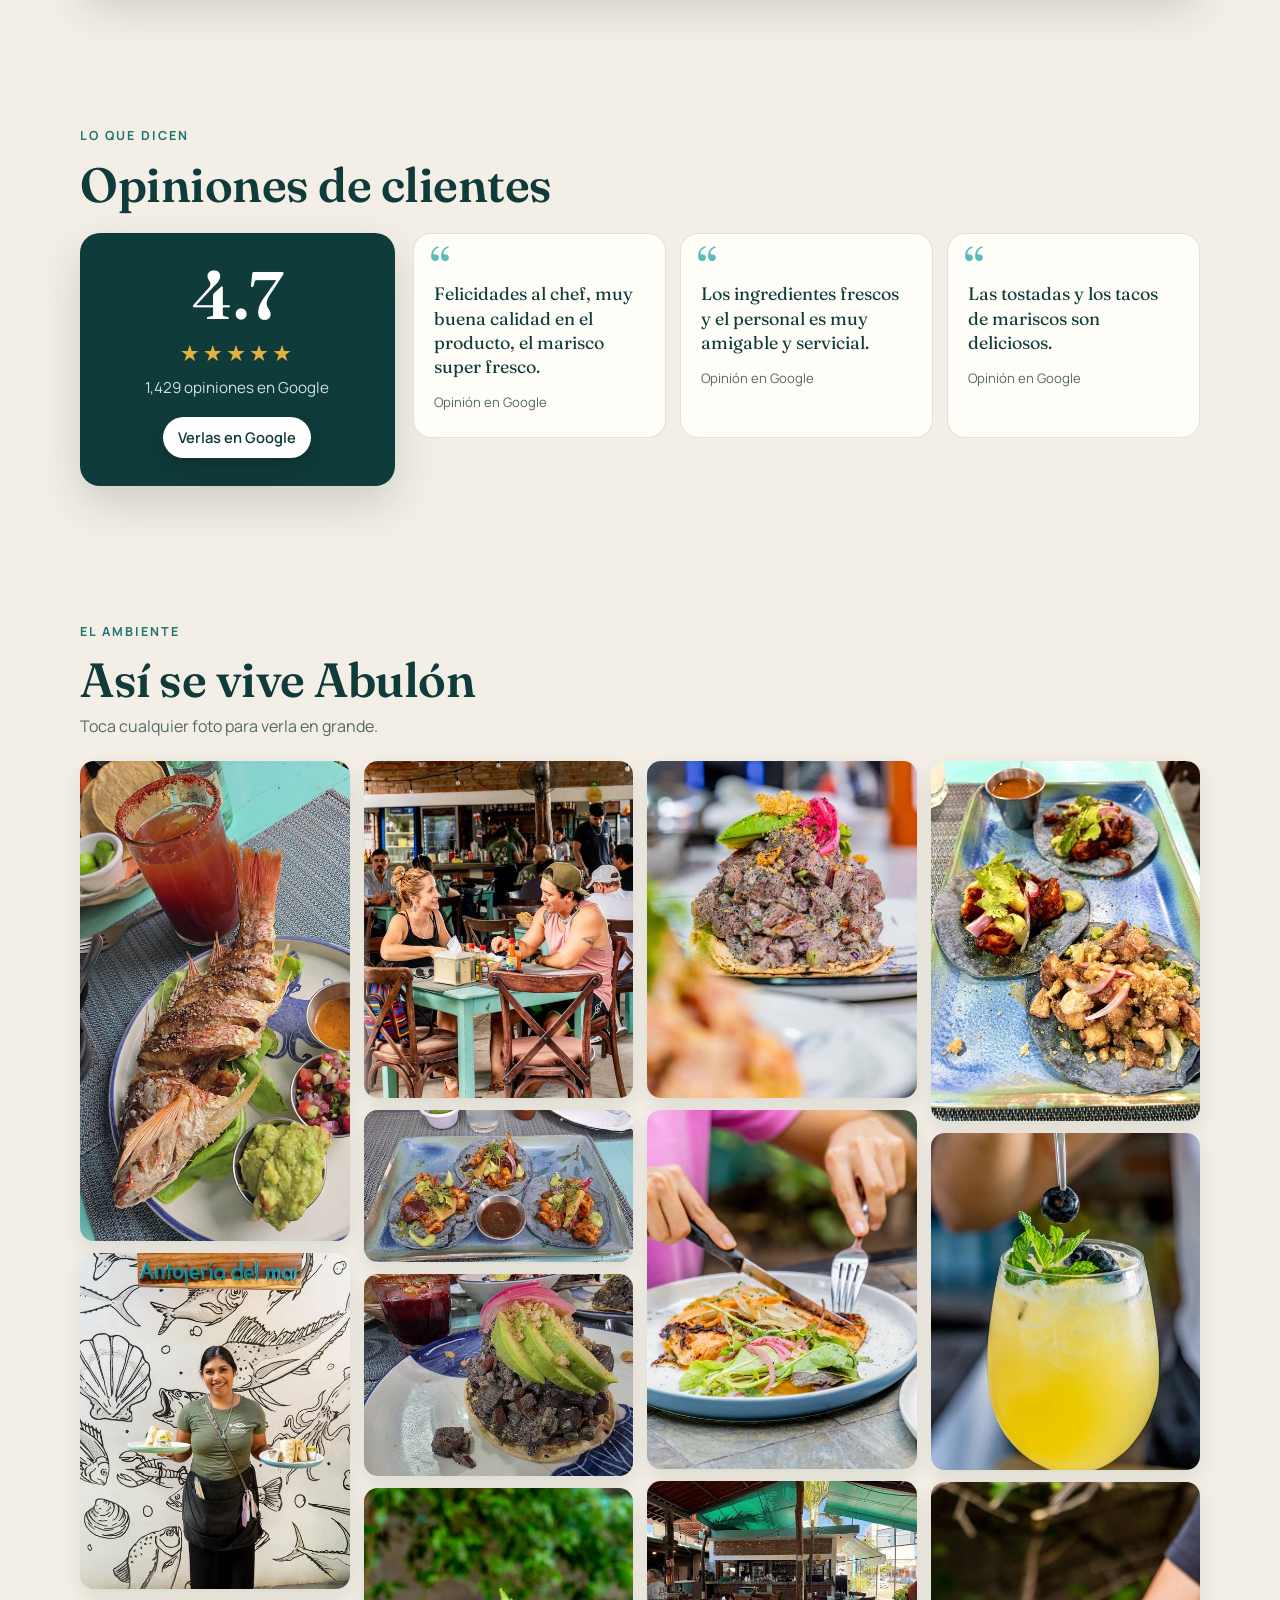
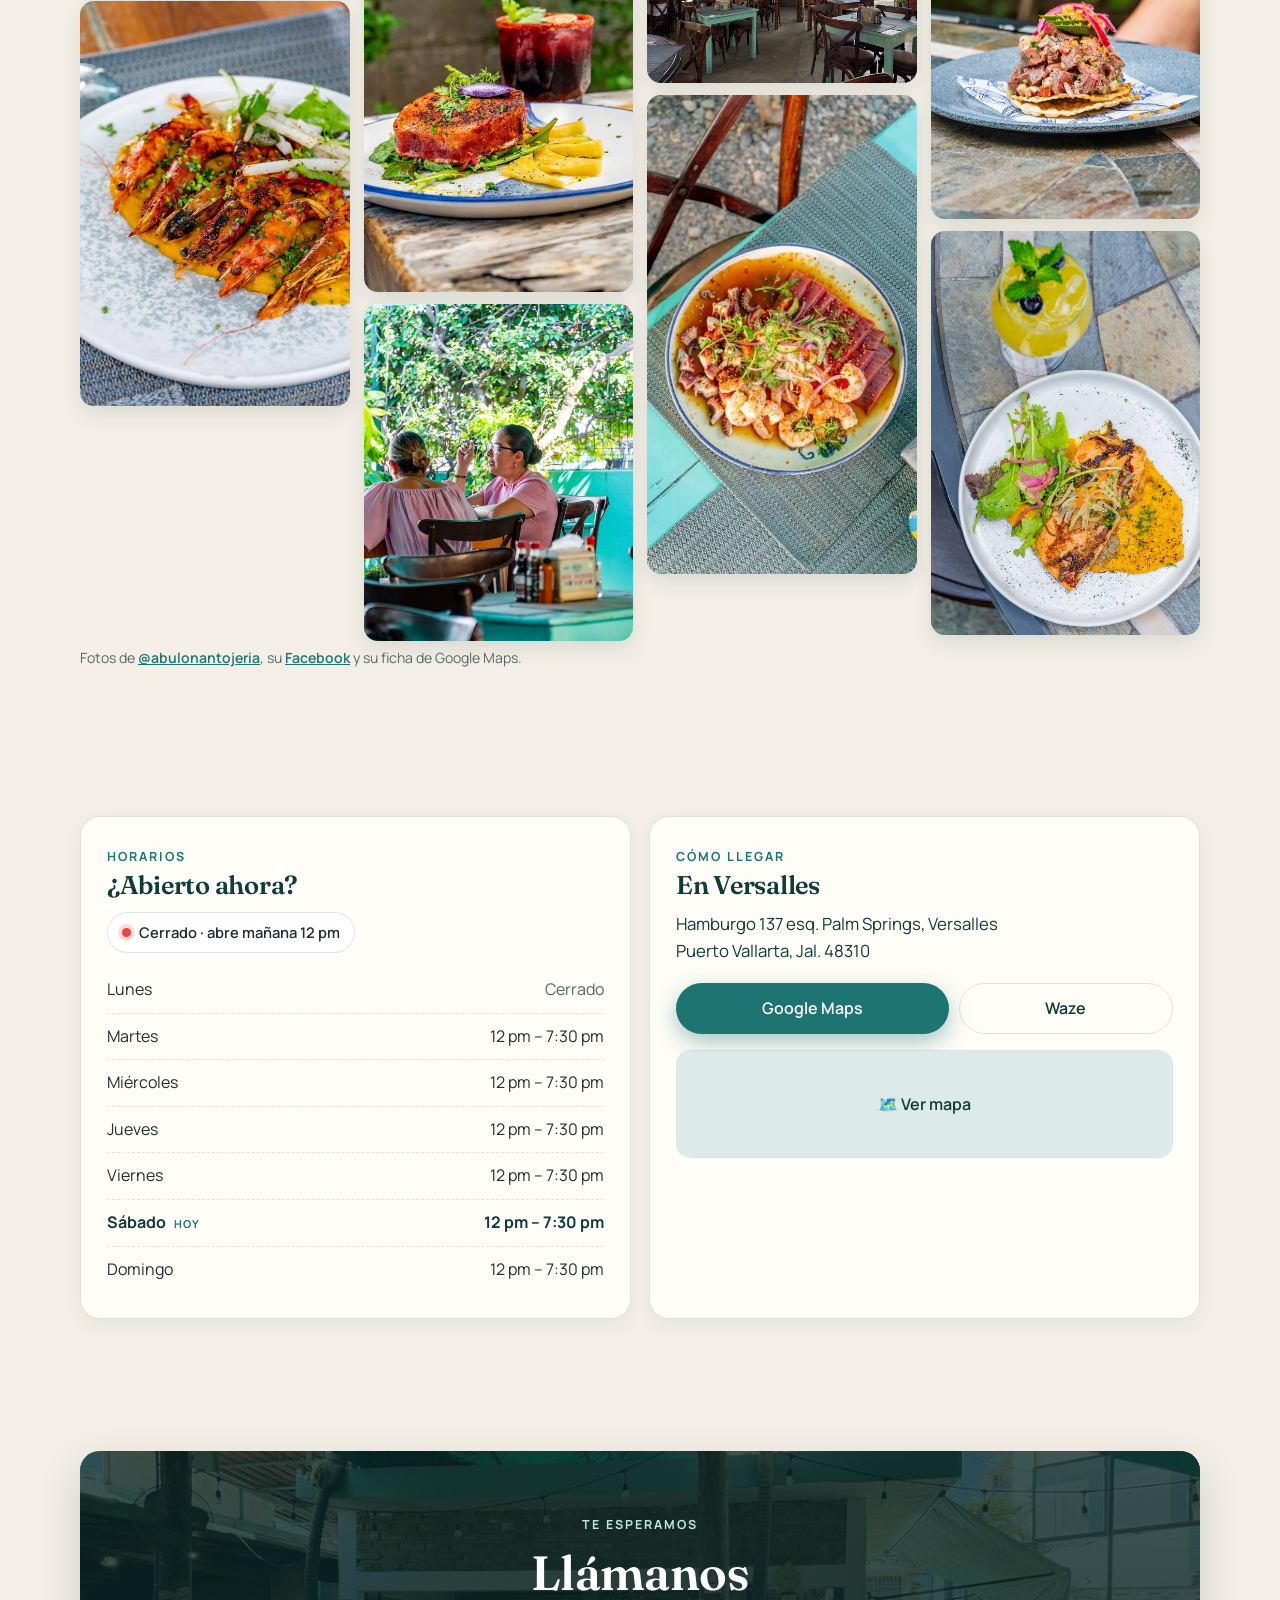
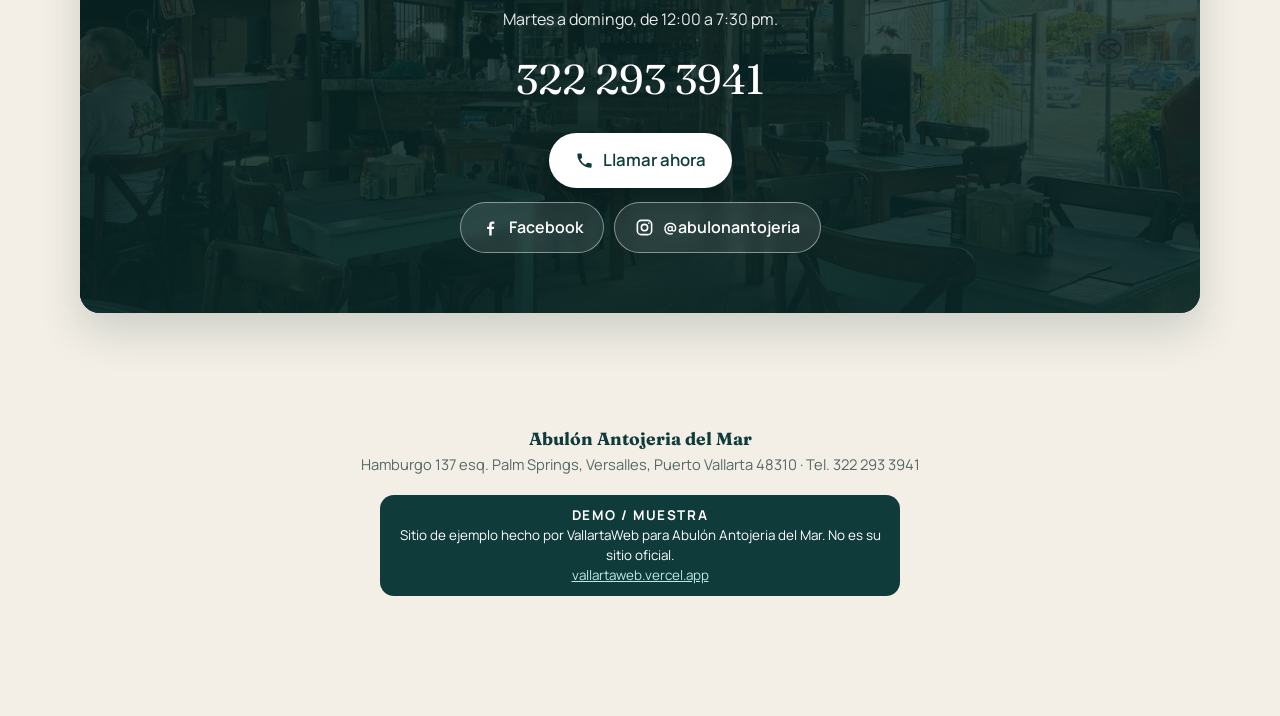
==== commit 732e28fa: "Muestra Abulón v2: menú con fotos, visor, opiniones de Google y galería grande 26 fotos reales (Inst" ====
--- a/muestras/abulon/index.html
+++ b/muestras/abulon/index.html
@@ -16,7 +16,7 @@
 <meta property="og:locale" content="es_MX">
 
 <link rel="icon" href="/muestras/abulon/img/logo.jpg">
-<link rel="preload" as="image" href="/muestras/abulon/img/portada.jpg">
+<link rel="preload" as="image" href="/muestras/abulon/img/hero.jpg">
 
 <link rel="preconnect" href="https://fonts.googleapis.com">
 <link rel="preconnect" href="https://fonts.gstatic.com" crossorigin>
@@ -33,6 +33,7 @@
   "openingHoursSpecification":[
     {"@type":"OpeningHoursSpecification","dayOfWeek":["Tuesday","Wednesday","Thursday","Friday","Saturday","Sunday"],"opens":"12:00","closes":"19:30"}
   ],
+  "aggregateRating":{"@type":"AggregateRating","ratingValue":"4.7","reviewCount":"1429"},
   "sameAs":["https://www.facebook.com/abulon.antojeria.delmar/","https://www.instagram.com/abulonantojeria/"]
 }
 </script>
@@ -42,6 +43,7 @@
     /* paleta tomada de su logo (turquesa + verde mar profundo) */
     --ink:#0f3b3a;--ink-2:#14504e;--deep:#082625;
     --teal:#5bbcb9;--teal-d:#1d7471;--teal-l:#bfe7e5;
+    --gold:#e2b23f;
     --sand:#f3efe6;--cream:#fffdf8;--txt:#1f302f;--muted:#566866;
     --line:rgba(15,59,58,.13);--shadow:0 18px 44px rgba(8,38,37,.16);--radius:20px;
   }
@@ -51,6 +53,7 @@
     line-height:1.6;-webkit-font-smoothing:antialiased;overflow-x:hidden}
   img{max-width:100%;display:block}
   a{color:inherit}
+  button{font-family:inherit}
   h1,h2,h3,.serif{font-family:"Fraunces",Georgia,serif;font-weight:600;letter-spacing:-.01em}
   .wrap{width:min(1120px,92vw);margin-inline:auto}
 
@@ -58,7 +61,7 @@
     background-image:url("data:image/svg+xml,%3Csvg xmlns='http://www.w3.org/2000/svg' width='120' height='120'%3E%3Cfilter id='n'%3E%3CfeTurbulence type='fractalNoise' baseFrequency='.9' numOctaves='2'/%3E%3C/filter%3E%3Crect width='100%25' height='100%25' filter='url(%23n)'/%3E%3C/svg%3E")}
 
   /* ---------- Botones ---------- */
-  .btn{display:inline-flex;align-items:center;gap:9px;border:0;cursor:pointer;font-family:inherit;
+  .btn{display:inline-flex;align-items:center;gap:9px;border:0;cursor:pointer;
     font-weight:600;font-size:1rem;text-decoration:none;padding:12px 20px;border-radius:999px;
     transition:transform .18s ease,box-shadow .18s ease,background .18s ease}
   .btn:hover{transform:translateY(-2px)}
@@ -70,13 +73,13 @@
   .btn-ghost{background:rgba(255,255,255,.1);color:#fff;border:1.5px solid rgba(255,255,255,.45);backdrop-filter:blur(4px)}
   .btn-outline{background:transparent;color:var(--ink);border:1.5px solid var(--line)}
   .btn-outline:hover{border-color:var(--teal-d)}
+  .btn-sm{padding:9px 15px;font-size:.92rem}
 
   /* ---------- Header ---------- */
   header.site{position:fixed;top:0;left:0;right:0;z-index:50;transition:background .3s ease,box-shadow .3s ease}
   .bar{display:flex;align-items:center;gap:14px;justify-content:space-between;padding:16px 0;transition:padding .3s}
   .brand{display:flex;align-items:center;gap:10px;font-family:"Fraunces",serif;font-weight:600;font-size:1.25rem;color:#fff;text-decoration:none;transition:color .3s;min-width:0}
   .brand img{width:40px;height:40px;border-radius:50%;flex:0 0 auto;box-shadow:0 0 0 2px rgba(255,255,255,.7)}
-  .brand span{white-space:nowrap;overflow:hidden;text-overflow:ellipsis}
   .nav{display:none;gap:26px;font-size:.96rem;font-weight:500}
   .nav a{text-decoration:none;color:rgba(255,255,255,.9);transition:color .3s}
   .bar .btn{padding:10px 16px;font-size:.95rem;flex:0 0 auto}
@@ -88,27 +91,37 @@
   header.scrolled .nav a:hover{color:var(--teal-d)}
 
   /* ---------- Hero ---------- */
-  .hero{position:relative;min-height:92vh;display:flex;align-items:flex-end;overflow:hidden;color:#fff}
-  .hero-bg{position:absolute;inset:0;z-index:0;background:#082625 url('/muestras/abulon/img/portada.jpg') center/cover no-repeat;
+  .hero{position:relative;min-height:94vh;display:flex;align-items:flex-end;overflow:hidden;color:#fff}
+  .hero-bg{position:absolute;inset:0;z-index:0;background:#082625 url('/muestras/abulon/img/hero.jpg') center 42%/cover no-repeat;
     animation:kenburns 24s ease-out both}
   .hero-bg::after{content:"";position:absolute;inset:0;background:
-    linear-gradient(to top, rgba(8,38,37,.95) 4%, rgba(8,38,37,.35) 50%, rgba(8,38,37,.62) 100%)}
+    linear-gradient(to top, rgba(8,38,37,.96) 6%, rgba(8,38,37,.25) 55%, rgba(8,38,37,.55) 100%)}
   @keyframes kenburns{from{transform:scale(1.12)}to{transform:scale(1)}}
-  .hero-inner{position:relative;z-index:2;padding:0 0 62px;width:min(1120px,92vw);margin:0 auto}
+  /* celular: agrandar la foto para que el platillo quede arriba del texto */
+  @media(max-width:700px) and (orientation:portrait){.hero-bg{background-size:auto 150%;background-position:38% 100%}}
+  .hero-inner{position:relative;z-index:2;padding:0 0 60px;width:min(1120px,92vw);margin:0 auto}
   .eyebrow{display:inline-flex;align-items:center;gap:9px;font-size:.8rem;
     letter-spacing:.16em;text-transform:uppercase;font-weight:600;color:var(--teal-l)}
   h1{font-size:clamp(2.6rem,9vw,5rem);line-height:1;margin:.28em 0 .32em;color:#fff}
   h1 em{font-style:italic;color:var(--teal)}
-  .hero .lede{font-size:clamp(1.05rem,2.6vw,1.28rem);color:rgba(255,255,255,.92);max-width:44ch;font-weight:400}
-  .hero-cta{display:flex;flex-wrap:wrap;gap:12px;margin-top:26px}
-  .glass-status{display:inline-flex;align-items:center;gap:9px;padding:9px 16px;border-radius:999px;
-    font-size:.92rem;font-weight:600;background:rgba(255,255,255,.14);backdrop-filter:blur(8px);
-    border:1px solid rgba(255,255,255,.25);color:#fff;margin-bottom:22px}
+  .hero .lede{font-size:clamp(1.05rem,2.6vw,1.28rem);color:rgba(255,255,255,.92);max-width:44ch;font-weight:400;margin:0}
+  .hero-cta{display:flex;flex-wrap:wrap;gap:12px;margin-top:24px}
+  .chips-top{display:flex;flex-wrap:wrap;gap:8px;margin-bottom:20px}
+  .glass{display:inline-flex;align-items:center;gap:9px;padding:8px 15px;border-radius:999px;
+    font-size:.9rem;font-weight:600;background:rgba(255,255,255,.14);backdrop-filter:blur(8px);
+    border:1px solid rgba(255,255,255,.25);color:#fff;text-decoration:none}
+  .glass .star{color:var(--gold)}
   .dot{width:9px;height:9px;border-radius:50%;background:#bbb}
-  .glass-status.open .dot{background:#4ade80;box-shadow:0 0 0 4px rgba(74,222,128,.25)}
-  .glass-status.closed .dot{background:#fb7185;box-shadow:0 0 0 4px rgba(251,113,133,.25)}
-  .scrollcue{position:absolute;left:50%;bottom:20px;transform:translateX(-50%);z-index:2;color:rgba(255,255,255,.7);font-size:1.4rem;animation:bob 2s ease-in-out infinite}
+  .glass.open .dot{background:#4ade80;box-shadow:0 0 0 4px rgba(74,222,128,.25)}
+  .glass.closed .dot{background:#fb7185;box-shadow:0 0 0 4px rgba(251,113,133,.25)}
+  .scrollcue{position:absolute;left:50%;bottom:18px;transform:translateX(-50%);z-index:2;color:rgba(255,255,255,.7);font-size:1.4rem;animation:bob 2s ease-in-out infinite}
   @keyframes bob{0%,100%{transform:translate(-50%,0)}50%{transform:translate(-50%,8px)}}
+
+  /* ---------- Cinta de fotos ---------- */
+  .ribbon{position:relative;z-index:2;background:var(--deep);padding:14px 0;overflow:hidden}
+  .ribbon-track{display:flex;gap:12px;width:max-content;animation:slide 60s linear infinite}
+  .ribbon img{width:150px;height:110px;object-fit:cover;border-radius:12px;opacity:.95}
+  @keyframes slide{to{transform:translateX(-50%)}}
 
   /* ---------- Reveal on scroll ---------- */
   .reveal{opacity:0;transform:translateY(26px);transition:opacity .7s ease,transform .7s cubic-bezier(.2,.7,.2,1)}
@@ -119,46 +132,90 @@
   main{position:relative;z-index:2}
   section{padding:66px 0}
   .kicker{font-size:.78rem;letter-spacing:.16em;text-transform:uppercase;color:var(--teal-d);font-weight:700}
-  h2{font-size:clamp(2rem,5.5vw,3rem);color:var(--ink);margin:.22em 0 .1em}
-  .sec-lede{color:var(--muted);max-width:52ch;margin:.3em 0 0}
-
-  /* Menú (sin precios ni descripciones: solo lo confirmado) */
-  .filters{display:flex;gap:9px;flex-wrap:wrap;margin:24px 0 26px}
-  .chip{font-family:inherit;font-weight:600;font-size:.94rem;border:1.5px solid var(--line);background:var(--cream);
-    color:var(--ink-2);padding:9px 17px;border-radius:999px;cursor:pointer;white-space:nowrap;transition:.18s}
+  h2{font-size:clamp(2rem,5.5vw,3rem);color:var(--ink);margin:.22em 0 .1em;line-height:1.1}
+  .sec-lede{color:var(--muted);max-width:52ch;margin:.4em 0 0}
+
+  /* ---------- Menú ---------- */
+  .filters{display:flex;gap:9px;margin:24px 0 26px;overflow-x:auto;padding-bottom:4px;scrollbar-width:none}
+  .filters::-webkit-scrollbar{display:none}
+  .chip{font-weight:600;font-size:.94rem;border:1.5px solid var(--line);background:var(--cream);
+    color:var(--ink-2);padding:9px 17px;border-radius:999px;cursor:pointer;white-space:nowrap;transition:.18s;flex:0 0 auto}
   .chip:hover{border-color:var(--teal)}
   .chip[aria-pressed="true"]{background:var(--ink);color:#fff;border-color:var(--ink)}
-  .menu{display:grid;gap:14px}
+  .menu{display:grid;gap:18px;grid-template-columns:1fr}
   @media(min-width:620px){.menu{grid-template-columns:1fr 1fr}}
-  @media(min-width:960px){.menu{grid-template-columns:1fr 1fr 1fr}}
-  .dish{background:var(--cream);border:1px solid var(--line);border-radius:18px;padding:20px 20px 18px;
-    display:flex;flex-direction:column;gap:6px;transition:transform .2s ease,box-shadow .2s ease;position:relative;overflow:hidden}
-  .dish::before{content:"";position:absolute;left:0;top:0;bottom:0;width:4px;background:var(--teal)}
-  .dish.drink::before{background:#e2b23f}
-  .dish:hover{transform:translateY(-3px);box-shadow:var(--shadow)}
+  @media(min-width:980px){.menu{grid-template-columns:1fr 1fr 1fr}}
+  .dish{background:var(--cream);border:1px solid var(--line);border-radius:20px;overflow:hidden;
+    display:flex;flex-direction:column;transition:transform .2s ease,box-shadow .2s ease}
+  .dish:hover{transform:translateY(-4px);box-shadow:var(--shadow)}
+  .dish .pic{position:relative;display:block;width:100%;aspect-ratio:4/4.2;border:0;padding:0;cursor:pointer;
+    background:#cfe3e1 center/cover no-repeat;overflow:hidden}
+  .dish .pic img{width:100%;height:100%;object-fit:cover;transition:transform .5s ease}
+  .dish:hover .pic img{transform:scale(1.04)}
+  .dish .pic .count{position:absolute;right:12px;bottom:12px;font-size:.78rem;font-weight:700;color:#fff;
+    background:rgba(8,38,37,.62);backdrop-filter:blur(4px);padding:6px 11px;border-radius:999px}
+  .dish .pic.art{cursor:default;display:grid;place-items:center;aspect-ratio:16/8;
+    background:radial-gradient(120% 120% at 80% 0%, #1d7471 0%, #0f3b3a 55%, #082625 100%)}
+  .dish .pic.art svg{width:42%;max-width:170px;opacity:.95}
+  .dish .pic.art.drinkart{background:radial-gradient(120% 120% at 80% 0%, #e2b23f 0%, #b9771f 45%, #6b3d10 100%)}
+  .dish .badge{position:absolute;top:12px;left:12px;font-size:.68rem;letter-spacing:.08em;text-transform:uppercase;
+    font-weight:700;color:#fff;background:var(--teal-d);padding:5px 11px;border-radius:999px;box-shadow:0 4px 12px rgba(0,0,0,.2)}
+  .dish .badge.gold{background:var(--gold);color:#3b2a06}
+  .dish .body{padding:16px 18px 18px;display:flex;flex-direction:column;gap:4px;flex:1}
   .dish .cat{font-size:.72rem;letter-spacing:.12em;text-transform:uppercase;font-weight:700;color:var(--muted)}
-  .dish h3{margin:0;font-size:1.3rem;color:var(--ink);line-height:1.2}
-  .dish .badge{align-self:flex-start;font-size:.68rem;letter-spacing:.08em;text-transform:uppercase;font-weight:700;
-    color:#fff;background:var(--teal-d);padding:4px 10px;border-radius:999px}
-  .menu-note{color:var(--muted);font-size:.92rem;margin:18px 0 0}
-
-  /* Recomendación de la casa (sin foto: no hay foto verificada del platillo) */
-  .special{position:relative;border-radius:var(--radius);overflow:hidden;box-shadow:var(--shadow);
-    background:radial-gradient(120% 140% at 85% 10%, #1d7471 0%, #0f3b3a 45%, #082625 100%);color:#fff;
-    padding:46px 32px;display:grid;gap:24px;align-items:center}
-  @media(min-width:760px){.special{grid-template-columns:1.2fr .8fr;padding:56px 52px}}
+  .dish h3{margin:0;font-size:1.32rem;color:var(--ink);line-height:1.2}
+  .dish .note{margin:2px 0 0;color:var(--muted);font-size:.92rem}
+  .dish .acts{display:flex;gap:8px;flex-wrap:wrap;margin-top:12px}
+
+  /* Coctelería: banda + lista */
+  .drinks{margin-top:26px;display:grid;border-radius:var(--radius);overflow:hidden;box-shadow:var(--shadow);background:var(--deep);color:#fff}
+  @media(min-width:760px){.drinks{grid-template-columns:.9fr 1.1fr}}
+  .drinks .pic{min-height:300px;background:#082625 url('/muestras/abulon/img/coctel.jpg') center 30%/cover no-repeat;cursor:pointer;border:0}
+  .drinks .txt{padding:32px 30px}
+  .drinks .kicker{color:var(--gold)}
+  .drinks h3{font-size:clamp(1.8rem,4vw,2.4rem);margin:.15em 0 .4em;color:#fff}
+  .drinks ul{list-style:none;margin:0 0 22px;padding:0}
+  .drinks li{display:flex;align-items:center;gap:12px;padding:12px 0;border-bottom:1px solid rgba(255,255,255,.12);font-family:"Fraunces",serif;font-size:1.25rem}
+  .drinks li:last-child{border-bottom:0}
+  .drinks li::before{content:"";width:9px;height:9px;border-radius:50%;background:var(--gold);flex:0 0 auto}
+
+  /* ---------- Recomendación de la casa ---------- */
+  .special{display:grid;border-radius:var(--radius);overflow:hidden;box-shadow:var(--shadow);
+    background:radial-gradient(120% 140% at 85% 10%, #1d7471 0%, #0f3b3a 45%, #082625 100%);color:#fff}
+  @media(min-width:760px){.special{grid-template-columns:1fr 1fr}}
+  .special .pic{min-height:340px;background:#082625 url('/muestras/abulon/img/mesera.jpg') center 35%/cover no-repeat}
+  .special .txt{padding:40px 32px;display:flex;flex-direction:column;justify-content:center}
   .special .kicker{color:var(--teal-l)}
-  .special h3{font-size:clamp(2.2rem,6vw,3.4rem);margin:.15em 0 .35em;color:#fff;line-height:1.05}
-  .special .waves{width:100%;max-width:170px;justify-self:start;opacity:.9}
-  @media(min-width:760px){.special .waves{max-width:280px;justify-self:center}}
-
-  /* Galería */
-  .gallery{display:flex;gap:14px;overflow-x:auto;padding:4px 0 14px;scroll-snap-type:x mandatory;-webkit-overflow-scrolling:touch}
-  .gallery img{flex:0 0 auto;width:min(66vw,260px);height:325px;object-fit:cover;border-radius:16px;scroll-snap-align:start;box-shadow:0 8px 20px rgba(8,38,37,.1);background:#d9e6e4}
-  .credit{font-size:.88rem;color:var(--muted);margin-top:8px}
+  .special h3{font-size:clamp(2.2rem,6vw,3.4rem);margin:.15em 0 .3em;color:#fff;line-height:1.05}
+  .special p{color:#d3e6e4;margin:0 0 22px;max-width:40ch}
+
+  /* ---------- Opiniones ---------- */
+  .rating{display:grid;gap:18px;align-items:start}
+  @media(min-width:880px){.rating{grid-template-columns:.8fr 2fr}}
+  .score{background:var(--ink);color:#fff;border-radius:var(--radius);padding:28px;text-align:center;box-shadow:var(--shadow)}
+  .score .num{font-family:"Fraunces",serif;font-size:4.2rem;line-height:1;font-weight:600}
+  .score .stars{color:var(--gold);font-size:1.4rem;letter-spacing:3px;margin:6px 0}
+  .score .sub{color:#cfe2e0;font-size:.95rem}
+  .score .btn{margin-top:16px}
+  .quotes{display:grid;gap:14px}
+  @media(min-width:640px){.quotes{grid-template-columns:repeat(3,1fr)}}
+  .quote{background:var(--cream);border:1px solid var(--line);border-radius:18px;padding:22px 20px;position:relative}
+  .quote::before{content:"“";font-family:"Fraunces",serif;font-size:3.4rem;line-height:1;color:var(--teal);position:absolute;top:8px;left:16px}
+  .quote p{margin:26px 0 10px;font-family:"Fraunces",serif;font-size:1.12rem;color:var(--ink);line-height:1.35}
+  .quote span{font-size:.82rem;color:var(--muted)}
+
+  /* ---------- Galería (mosaico) ---------- */
+  .masonry{columns:2 160px;column-gap:12px}
+  @media(min-width:760px){.masonry{columns:3 220px;column-gap:14px}}
+  @media(min-width:1040px){.masonry{columns:4 220px}}
+  .masonry button{display:block;width:100%;margin:0 0 12px;padding:0;border:0;border-radius:14px;overflow:hidden;cursor:zoom-in;
+    break-inside:avoid;background:#d9e6e4;box-shadow:0 8px 20px rgba(8,38,37,.1)}
+  .masonry img{width:100%;height:auto;transition:transform .5s ease}
+  .masonry button:hover img{transform:scale(1.04)}
+  .credit{font-size:.88rem;color:var(--muted);margin-top:6px}
   .credit a{color:var(--teal-d);font-weight:600}
 
-  /* Info */
+  /* ---------- Info ---------- */
   .info{display:grid;gap:18px}
   @media(min-width:760px){.info{grid-template-columns:1fr 1fr}}
   .card{background:var(--cream);border:1px solid var(--line);border-radius:var(--radius);padding:26px;box-shadow:0 6px 18px rgba(8,38,37,.05)}
@@ -175,18 +232,18 @@
   .map-actions{display:flex;gap:10px;flex-wrap:wrap}
   .map-actions .btn{flex:1 1 auto;justify-content:center}
   .mapbox{margin-top:16px;border-radius:14px;overflow:hidden;border:1px solid var(--line)}
-  .mapbox button.loadmap{width:100%;border:0;background:#dcebe9;color:var(--ink);font-family:inherit;font-weight:600;padding:42px 16px;cursor:pointer;font-size:1rem}
+  .mapbox button.loadmap{width:100%;border:0;background:#dcebe9;color:var(--ink);font-weight:600;padding:42px 16px;cursor:pointer;font-size:1rem}
   .mapbox iframe{width:100%;height:280px;border:0;display:block}
 
-  /* Banda de contacto */
+  /* ---------- Contacto ---------- */
   .reserve{position:relative;border-radius:var(--radius);overflow:hidden;color:#fff;text-align:center;padding:60px 26px;box-shadow:var(--shadow)}
-  .reserve .bg{position:absolute;inset:0;z-index:0;background:#082625 url('/muestras/abulon/img/salon.jpg') center 30%/cover no-repeat}
-  .reserve .bg::after{content:"";position:absolute;inset:0;background:linear-gradient(rgba(8,38,37,.8),rgba(8,38,37,.9))}
+  .reserve .bg{position:absolute;inset:0;z-index:0;background:#082625 url('/muestras/abulon/img/salon-2.jpg') center/cover no-repeat}
+  .reserve .bg::after{content:"";position:absolute;inset:0;background:linear-gradient(rgba(8,38,37,.78),rgba(8,38,37,.9))}
   .reserve .in{position:relative;z-index:1}
   .reserve h2{color:#fff}
-  .reserve p{color:rgba(255,255,255,.9);max-width:46ch;margin:.4em auto 22px}
+  .reserve p{color:rgba(255,255,255,.9);max-width:46ch;margin:.4em auto 14px}
   .reserve .tel{display:block;font-family:"Fraunces",serif;font-size:clamp(1.8rem,6vw,2.6rem);color:#fff;text-decoration:none;margin:0 0 20px}
-  .social{display:flex;gap:10px;justify-content:center;flex-wrap:wrap;margin-top:12px}
+  .social{display:flex;gap:10px;justify-content:center;flex-wrap:wrap;margin-top:14px}
 
   footer{position:relative;z-index:2;padding:46px 0 120px;color:var(--muted);font-size:.92rem;text-align:center;background:var(--sand)}
   footer .demo{display:inline-block;margin-top:18px;font-size:.84rem;background:var(--ink);color:#fff;padding:10px 18px;border-radius:14px;line-height:1.5;max-width:520px}
@@ -194,6 +251,18 @@
   footer .demo a{color:var(--teal-l)}
 
   .fab{position:fixed;right:16px;bottom:16px;z-index:60;box-shadow:0 12px 30px rgba(29,116,113,.5)}
+
+  /* ---------- Visor de fotos ---------- */
+  .lb{position:fixed;inset:0;z-index:90;background:rgba(5,22,21,.94);display:none;flex-direction:column;align-items:center;justify-content:center;padding:56px 12px 20px}
+  .lb.show{display:flex}
+  .lb img{max-width:min(100%,1000px);max-height:78vh;object-fit:contain;border-radius:12px;box-shadow:0 30px 80px rgba(0,0,0,.5)}
+  .lb .cap{color:#e6f2f1;margin-top:14px;font-family:"Fraunces",serif;font-size:1.2rem;text-align:center;min-height:1.5em}
+  .lb .cnt{color:#9fbab8;font-size:.85rem}
+  .lb button{position:absolute;border:0;background:rgba(255,255,255,.12);color:#fff;width:46px;height:46px;border-radius:50%;font-size:1.5rem;line-height:1;cursor:pointer}
+  .lb button:hover{background:rgba(255,255,255,.22)}
+  .lb .x{top:12px;right:12px}
+  .lb .prev{left:10px;top:50%;transform:translateY(-50%)}
+  .lb .next{right:10px;top:50%;transform:translateY(-50%)}
 
   @media(min-width:880px){.nav{display:flex}}
   @media(max-width:420px){.brand{font-size:1.05rem}.bar .btn .lbl{display:none}}
@@ -201,7 +270,6 @@
     html{scroll-behavior:auto}
     *,*::before{animation:none!important;transition:none!important}
     .reveal{opacity:1;transform:none}
-    .hero-bg{transform:none}
   }
 </style>
 </head>
@@ -211,7 +279,7 @@
   <div class="wrap bar">
     <a class="brand" href="#"><img src="/muestras/abulon/img/logo.jpg" alt="Logo de Abulón" width="40" height="40"><span>Abulón</span></a>
     <nav class="nav">
-      <a href="#menu">Menú</a><a href="#galeria">Galería</a><a href="#horarios">Horarios</a><a href="#llegar">Cómo llegar</a>
+      <a href="#menu">Menú</a><a href="#opiniones">Opiniones</a><a href="#galeria">Galería</a><a href="#horarios">Horarios</a><a href="#llegar">Cómo llegar</a>
     </nav>
     <a class="btn btn-call" href="tel:+523222933941" aria-label="Llamar al 322 293 3941">
       <svg viewBox="0 0 24 24" fill="currentColor" aria-hidden="true"><path d="M6.6 10.8a15.1 15.1 0 006.6 6.6l2.2-2.2a1 1 0 011-.25 11.4 11.4 0 003.6.57 1 1 0 011 1V20a1 1 0 01-1 1A17 17 0 013 4a1 1 0 011-1h3.5a1 1 0 011 1c0 1.25.2 2.45.57 3.57a1 1 0 01-.25 1z"/></svg>
@@ -223,61 +291,95 @@
 <main>
   <!-- HERO -->
   <section class="hero">
-    <div class="hero-bg" role="img" aria-label="Platillo de Abulón Antojeria del Mar"></div>
+    <div class="hero-bg" role="img" aria-label="Platillo servido frente al letrero de Abulón"></div>
     <div class="hero-inner">
-      <span class="glass-status" id="statusHero"><span class="dot"></span><span class="label">Revisando horario…</span></span>
-      <div>
-        <span class="eyebrow">Cocina del mar · Versalles, Puerto Vallarta</span>
-        <h1>Abulón<br><em>Antojeria del Mar</em></h1>
-        <p class="lede">Cocina Del Mar inspirada en los sabores de nuestra costa del Océano Pacífico Mexicano.</p>
-        <div class="hero-cta">
-          <a class="btn btn-light" href="tel:+523222933941">
-            <svg viewBox="0 0 24 24" fill="currentColor" aria-hidden="true"><path d="M6.6 10.8a15.1 15.1 0 006.6 6.6l2.2-2.2a1 1 0 011-.25 11.4 11.4 0 003.6.57 1 1 0 011 1V20a1 1 0 01-1 1A17 17 0 013 4a1 1 0 011-1h3.5a1 1 0 011 1c0 1.25.2 2.45.57 3.57a1 1 0 01-.25 1z"/></svg>
-            Llamar · 322 293 3941
-          </a>
-          <a class="btn btn-ghost" href="#menu">Ver el menú</a>
-        </div>
+      <div class="chips-top">
+        <span class="glass" id="statusHero"><span class="dot"></span><span class="label">Revisando horario…</span></span>
+        <a class="glass" href="#opiniones"><span class="star">★</span> 4.7 en Google · 1,429 opiniones</a>
+      </div>
+      <span class="eyebrow">Cocina del mar · Versalles, Puerto Vallarta</span>
+      <h1>Abulón<br><em>Antojeria del Mar</em></h1>
+      <p class="lede">Cocina Del Mar inspirada en los sabores de nuestra costa del Océano Pacífico Mexicano.</p>
+      <div class="hero-cta">
+        <a class="btn btn-light" href="tel:+523222933941">
+          <svg viewBox="0 0 24 24" fill="currentColor" aria-hidden="true"><path d="M6.6 10.8a15.1 15.1 0 006.6 6.6l2.2-2.2a1 1 0 011-.25 11.4 11.4 0 003.6.57 1 1 0 011 1V20a1 1 0 01-1 1A17 17 0 013 4a1 1 0 011-1h3.5a1 1 0 011 1c0 1.25.2 2.45.57 3.57a1 1 0 01-.25 1z"/></svg>
+          Llamar · 322 293 3941
+        </a>
+        <a class="btn btn-ghost" href="#menu">Ver el menú</a>
       </div>
     </div>
     <div class="scrollcue" aria-hidden="true">↓</div>
   </section>
+
+  <!-- CINTA DE FOTOS -->
+  <div class="ribbon" aria-hidden="true"><div class="ribbon-track" id="ribbon"></div></div>
 
   <!-- MENÚ -->
   <section id="menu" class="wrap">
     <div class="reveal"><span class="kicker">La carta</span><h2>Nuestro menú</h2>
-    <p class="sec-lede">Algunos favoritos de la casa. Pregunta por la carta completa al llamar.</p></div>
+    <p class="sec-lede">Mariscos vallartenses que harán despertar tus sentidos. Toca una foto para verla en grande.</p></div>
     <div class="filters reveal" role="group" aria-label="Filtrar menú">
       <button class="chip" data-cat="all" aria-pressed="true">Todo</button>
       <button class="chip" data-cat="mar" aria-pressed="false">Del mar</button>
-      <button class="chip" data-cat="bebidas" aria-pressed="false">Margaritas</button>
+      <button class="chip" data-cat="tostadas" aria-pressed="false">Tostadas y tacos</button>
+      <button class="chip" data-cat="bebidas" aria-pressed="false">Coctelería</button>
     </div>
     <div class="menu" id="menuGrid"></div>
+
+    <div class="drinks reveal" id="drinks">
+      <button class="pic" id="drinksPic" aria-label="Ver foto de coctelería en grande"></button>
+      <div class="txt">
+        <span class="kicker">Coctelería</span>
+        <h3>Margaritas de la casa</h3>
+        <ul>
+          <li>Margarita de mango</li>
+          <li>Margarita de maracuyá</li>
+          <li>Margarita frozen</li>
+        </ul>
+        <div><a class="btn btn-light btn-sm" href="tel:+523222933941">Pregunta por la coctelería completa</a></div>
+      </div>
+    </div>
   </section>
 
   <!-- RECOMENDACIÓN DE LA CASA -->
-  <section class="wrap" style="padding-top:10px">
+  <section class="wrap" style="padding-top:6px">
     <div class="special reveal">
-      <div>
+      <div class="pic" role="img" aria-label="Mesera de Abulón con platillos frente al mural"></div>
+      <div class="txt">
         <span class="kicker">Recomendación de la casa</span>
         <h3>Pulpo a la parrilla</h3>
-        <a class="btn btn-light" href="tel:+523222933941">
+        <div><a class="btn btn-light" href="tel:+523222933941">
           <svg viewBox="0 0 24 24" fill="currentColor" aria-hidden="true"><path d="M6.6 10.8a15.1 15.1 0 006.6 6.6l2.2-2.2a1 1 0 011-.25 11.4 11.4 0 003.6.57 1 1 0 011 1V20a1 1 0 01-1 1A17 17 0 013 4a1 1 0 011-1h3.5a1 1 0 011 1c0 1.25.2 2.45.57 3.57a1 1 0 01-.25 1z"/></svg>
-          Llamar y pedirlo
-        </a>
-      </div>
-      <svg class="waves" viewBox="0 0 200 120" aria-hidden="true" fill="none" stroke-linecap="round">
-        <path d="M10 40c20-18 40-18 60 0s40 18 60 0 40-18 60 0" stroke="#5bbcb9" stroke-width="6"/>
-        <path d="M10 70c20-18 40-18 60 0s40 18 60 0 40-18 60 0" stroke="#bfe7e5" stroke-width="6" opacity=".8"/>
-        <path d="M10 100c20-18 40-18 60 0s40 18 60 0 40-18 60 0" stroke="#5bbcb9" stroke-width="6" opacity=".55"/>
-      </svg>
+          Llamar y apartar
+        </a></div>
+      </div>
+    </div>
+  </section>
+
+  <!-- OPINIONES -->
+  <section id="opiniones" class="wrap">
+    <div class="reveal"><span class="kicker">Lo que dicen</span><h2>Opiniones de clientes</h2></div>
+    <div class="rating reveal" style="margin-top:22px">
+      <div class="score">
+        <div class="num">4.7</div>
+        <div class="stars" aria-label="4.7 de 5 estrellas">★★★★★</div>
+        <div class="sub">1,429 opiniones en Google</div>
+        <a class="btn btn-light btn-sm" target="_blank" rel="noopener" href="https://maps.google.com/?cid=1934245140265921753">Verlas en Google</a>
+      </div>
+      <div class="quotes">
+        <div class="quote"><p>Felicidades al chef, muy buena calidad en el producto, el marisco super fresco.</p><span>Opinión en Google</span></div>
+        <div class="quote"><p>Los ingredientes frescos y el personal es muy amigable y servicial.</p><span>Opinión en Google</span></div>
+        <div class="quote"><p>Las tostadas y los tacos de mariscos son deliciosos.</p><span>Opinión en Google</span></div>
+      </div>
     </div>
   </section>
 
   <!-- GALERÍA -->
   <section id="galeria" class="wrap">
-    <div class="reveal"><span class="kicker">El ambiente</span><h2>Así se vive Abulón</h2></div>
-    <div class="gallery reveal" id="gallery"></div>
-    <p class="credit">Fotos de <a href="https://www.instagram.com/abulonantojeria/" target="_blank" rel="noopener">@abulonantojeria</a> y su <a href="https://www.facebook.com/abulon.antojeria.delmar/" target="_blank" rel="noopener">Facebook</a>.</p>
+    <div class="reveal"><span class="kicker">El ambiente</span><h2>Así se vive Abulón</h2>
+    <p class="sec-lede">Toca cualquier foto para verla en grande.</p></div>
+    <div class="masonry reveal" id="gallery" style="margin-top:22px"></div>
+    <p class="credit">Fotos de <a href="https://www.instagram.com/abulonantojeria/" target="_blank" rel="noopener">@abulonantojeria</a>, su <a href="https://www.facebook.com/abulon.antojeria.delmar/" target="_blank" rel="noopener">Facebook</a> y su ficha de Google Maps.</p>
   </section>
 
   <!-- HORARIOS + CÓMO LLEGAR -->
@@ -343,45 +445,97 @@
   Llamar
 </a>
 
+<div class="lb" id="lb" role="dialog" aria-modal="true" aria-label="Foto en grande">
+  <button class="x" aria-label="Cerrar">×</button>
+  <button class="prev" aria-label="Anterior">‹</button>
+  <img id="lbImg" alt="">
+  <div class="cap" id="lbCap"></div>
+  <div class="cnt" id="lbCnt"></div>
+  <button class="next" aria-label="Siguiente">›</button>
+</div>
+
 <script>
 (function(){
   "use strict";
   var IMG="/muestras/abulon/img/";
-
-  // ---------- Menú (solo nombres confirmados; sin precios ni descripciones) ----------
+  function big(n){return IMG+n+".jpg";}
+  function th(n){return IMG+n+"-t.jpg";}
+  var PHONE="tel:+523222933941";
+
+  // ---------- Visor ----------
+  var lb=document.getElementById("lb"),lbImg=document.getElementById("lbImg"),lbCap=document.getElementById("lbCap"),lbCnt=document.getElementById("lbCnt");
+  var set=[],idx=0,tx=null;
+  function show(){var p=set[idx];lbImg.src=big(p[0]);lbImg.alt=p[1];lbCap.textContent=p[1];lbCnt.textContent=set.length>1?(idx+1)+" / "+set.length:"";
+    lb.querySelector(".prev").style.display=lb.querySelector(".next").style.display=set.length>1?"":"none";}
+  function open(s,i){set=s;idx=i||0;show();lb.classList.add("show");document.body.style.overflow="hidden";}
+  function close(){lb.classList.remove("show");document.body.style.overflow="";lbImg.removeAttribute("src");}
+  function step(d){idx=(idx+d+set.length)%set.length;show();}
+  lb.addEventListener("click",function(e){
+    if(e.target.classList.contains("prev"))step(-1);
+    else if(e.target.classList.contains("next"))step(1);
+    else if(e.target===lb||e.target.classList.contains("x"))close();
+  });
+  document.addEventListener("keydown",function(e){if(!lb.classList.contains("show"))return;
+    if(e.key==="Escape")close();else if(e.key==="ArrowRight")step(1);else if(e.key==="ArrowLeft")step(-1);});
+  lb.addEventListener("touchstart",function(e){tx=e.touches[0].clientX;},{passive:true});
+  lb.addEventListener("touchend",function(e){if(tx==null)return;var dx=e.changedTouches[0].clientX-tx;if(Math.abs(dx)>45)step(dx<0?1:-1);tx=null;});
+
+  // ---------- Menú ----------
+  // Nombres: los que dio el negocio + los que ellos mismos publican en Instagram. Sin precios ni descripciones inventadas.
+  var FISH='<svg viewBox="0 0 200 120" fill="none" stroke-linecap="round" aria-hidden="true"><path d="M20 60c30-38 90-44 130-10l30-24v68l-30-24c-40 34-100 28-130-10z" stroke="#bfe7e5" stroke-width="5"/><circle cx="58" cy="54" r="5" fill="#bfe7e5"/><path d="M30 104c18-10 36-10 54 0s36 10 54 0" stroke="#5bbcb9" stroke-width="5" opacity=".8"/></svg>';
   var DISHES=[
-    {cat:"mar",name:"Pulpo a la parrilla",tag:"Recomendación de la casa"},
-    {cat:"mar",name:"Tostada de ceviche de camarón"},
-    {cat:"mar",name:"Tacos de camarón y pulpo"},
-    {cat:"bebidas",name:"Margarita de mango"},
-    {cat:"bebidas",name:"Margarita de maracuyá"},
-    {cat:"bebidas",name:"Margarita frozen"}
+    {cat:"mar",name:"Salmón Maya",tag:"Recomendación del chef",gold:true,pos:"center 85%",pics:[["salmon-maya","Salmón Maya"],["salmon-maya-2","Salmón Maya"],["salmon-coctel","Salmón Maya"]]},
+    {cat:"mar",name:"Camarones tatemados",pics:[["camarones-tatemados","Camarones tatemados"],["camarones-tatemados-2","Camarones tatemados"]]},
+    {cat:"tostadas",name:"Tostadas de Abulón",tag:"Favoritas de muchos",gold:true,pics:[["tostadas","Tostadas de Abulón"],["tostadas-2","Tostadas de Abulón"],["tostada-3","Tostadas de Abulón"]]},
+    {cat:"tostadas",name:"Tacos de camarón y pulpo",pics:[["tacos","Tacos de camarón y pulpo"]]},
+    {cat:"mar",name:"Pulpo a la parrilla",tag:"Recomendación de la casa",note:"Pregunta por él al llamar."},
+    {cat:"tostadas",name:"Tostada de ceviche de camarón",note:"Pregunta por ella al llamar."}
   ];
-  var CATS={mar:"Del mar",bebidas:"Margaritas"};
+  var CATS={mar:"Del mar",tostadas:"Tostadas y tacos"};
   function render(cat){
     var g=document.getElementById("menuGrid");g.innerHTML="";
-    DISHES.forEach(function(d){
+    document.getElementById("drinks").style.display=(cat==="all"||cat==="bebidas")?"":"none";
+    g.style.display=cat==="bebidas"?"none":"";
+    DISHES.forEach(function(d,i){
       if(cat!=="all"&&d.cat!==cat)return;
-      var el=document.createElement("article");el.className="dish"+(d.cat==="bebidas"?" drink":"");
-      el.innerHTML='<span class="cat">'+CATS[d.cat]+'</span><h3>'+d.name+'</h3>'+(d.tag?'<span class="badge">'+d.tag+'</span>':'');
+      var el=document.createElement("article");el.className="dish";
+      var badge=d.tag?'<span class="badge'+(d.gold?' gold':'')+'">'+d.tag+'</span>':'';
+      var pic=d.pics
+        ? '<button class="pic" data-i="'+i+'" aria-label="Ver fotos de '+d.name+'"><img loading="lazy" decoding="async" src="'+th(d.pics[0][0])+'" alt="'+d.name+'"'+(d.pos?' style="object-position:'+d.pos+'"':'')+'>'+badge+(d.pics.length>1?'<span class="count">📷 '+d.pics.length+' fotos</span>':'')+'</button>'
+        : '<div class="pic art">'+FISH+badge+'</div>';
+      el.innerHTML=pic+'<div class="body"><span class="cat">'+CATS[d.cat]+'</span><h3>'+d.name+'</h3>'+(d.note?'<p class="note">'+d.note+'</p>':'')+
+        '<div class="acts">'+(d.pics?'<button class="btn btn-outline btn-sm" data-i="'+i+'">Ver fotos</button>':'')+
+        '<a class="btn btn-call btn-sm" href="'+PHONE+'">Llamar y pedir</a></div></div>';
       g.appendChild(el);
     });
   }
   render("all");
+  document.getElementById("menuGrid").addEventListener("click",function(e){
+    var t=e.target.closest("[data-i]");if(!t)return;var d=DISHES[+t.dataset.i];if(d.pics)open(d.pics,0);
+  });
   var chips=document.querySelectorAll(".chip");
   chips.forEach(function(c){c.addEventListener("click",function(){
     chips.forEach(function(x){x.setAttribute("aria-pressed","false");});
     c.setAttribute("aria-pressed","true");render(c.dataset.cat);
   });});
-
-  // ---------- Galería (fotos de su Instagram) ----------
-  var GAL=[["aguachile","Platillo de mariscos de Abulón"],["salon","El salón de Abulón"],["tostada","Tostada de Abulón"],
-           ["bebida","Bebida de Abulón"],["salmon_bebida","Platillo y bebida de Abulón"],["chef","Equipo de Abulón"],["mesa","Clientes en Abulón"]];
+  document.getElementById("drinksPic").addEventListener("click",function(){open([["coctel","Coctelería de Abulón"],["coctel-2","Coctelería de Abulón"]],0);});
+
+  // ---------- Galería ----------
+  var GAL=[["pescado","Pescado entero"],["mesera","Servicio en Abulón"],["camarones-tatemados-2","Camarones tatemados"],["salon","El salón"],
+    ["tacos-3","Tacos"],["tostada-bebida","Tostada y bebida de la casa"],["coctel-2","Platillo y coctel"],["terraza","La terraza"],
+    ["tostadas-2","Tostadas de Abulón"],["salmon-maya-2","Salmón Maya"],["salon-2","El salón"],["aguachile","Mariscos de Abulón"],
+    ["tacos-2","Tacos"],["coctel","Coctelería"],["tostada-3","Tostada"],["salmon-coctel","Salmón Maya"]];
   var gal=document.getElementById("gallery");
-  GAL.forEach(function(p){var im=document.createElement("img");im.loading="lazy";im.decoding="async";im.alt=p[1];im.src=IMG+p[0]+".jpg";gal.appendChild(im);});
+  GAL.forEach(function(p,i){var b=document.createElement("button");b.setAttribute("aria-label","Ver en grande: "+p[1]);
+    b.innerHTML='<img loading="lazy" decoding="async" src="'+th(p[0])+'" alt="'+p[1]+'">';
+    b.addEventListener("click",function(){open(GAL,i);});gal.appendChild(b);});
+
+  // ---------- Cinta ----------
+  var RIB=["tostadas","camarones-tatemados","salon","salmon-maya","tacos-3","coctel","pescado","terraza","tostada-bebida","mesera"];
+  var rb=document.getElementById("ribbon");
+  RIB.concat(RIB).forEach(function(n){var im=document.createElement("img");im.loading="lazy";im.decoding="async";im.alt="";im.src=th(n);rb.appendChild(im);});
 
   // ---------- Horarios (según su Facebook) · hora de Puerto Vallarta ----------
-  // minutos desde medianoche; null = cerrado
   var SCHED={0:[720,1170],1:null,2:[720,1170],3:[720,1170],4:[720,1170],5:[720,1170],6:[720,1170]};
   var DAYS=["domingo","lunes","martes","miércoles","jueves","viernes","sábado"];
   function nowPV(){
@@ -422,7 +576,7 @@
   if("IntersectionObserver" in window){
     var io=new IntersectionObserver(function(ents){
       ents.forEach(function(e){ if(e.isIntersecting){ e.target.classList.add("in"); io.unobserve(e.target); } });
-    },{threshold:.12});
+    },{threshold:.08});
     reveals.forEach(function(r){io.observe(r);});
   }else{ reveals.forEach(function(r){r.classList.add("in");}); }
 })();
